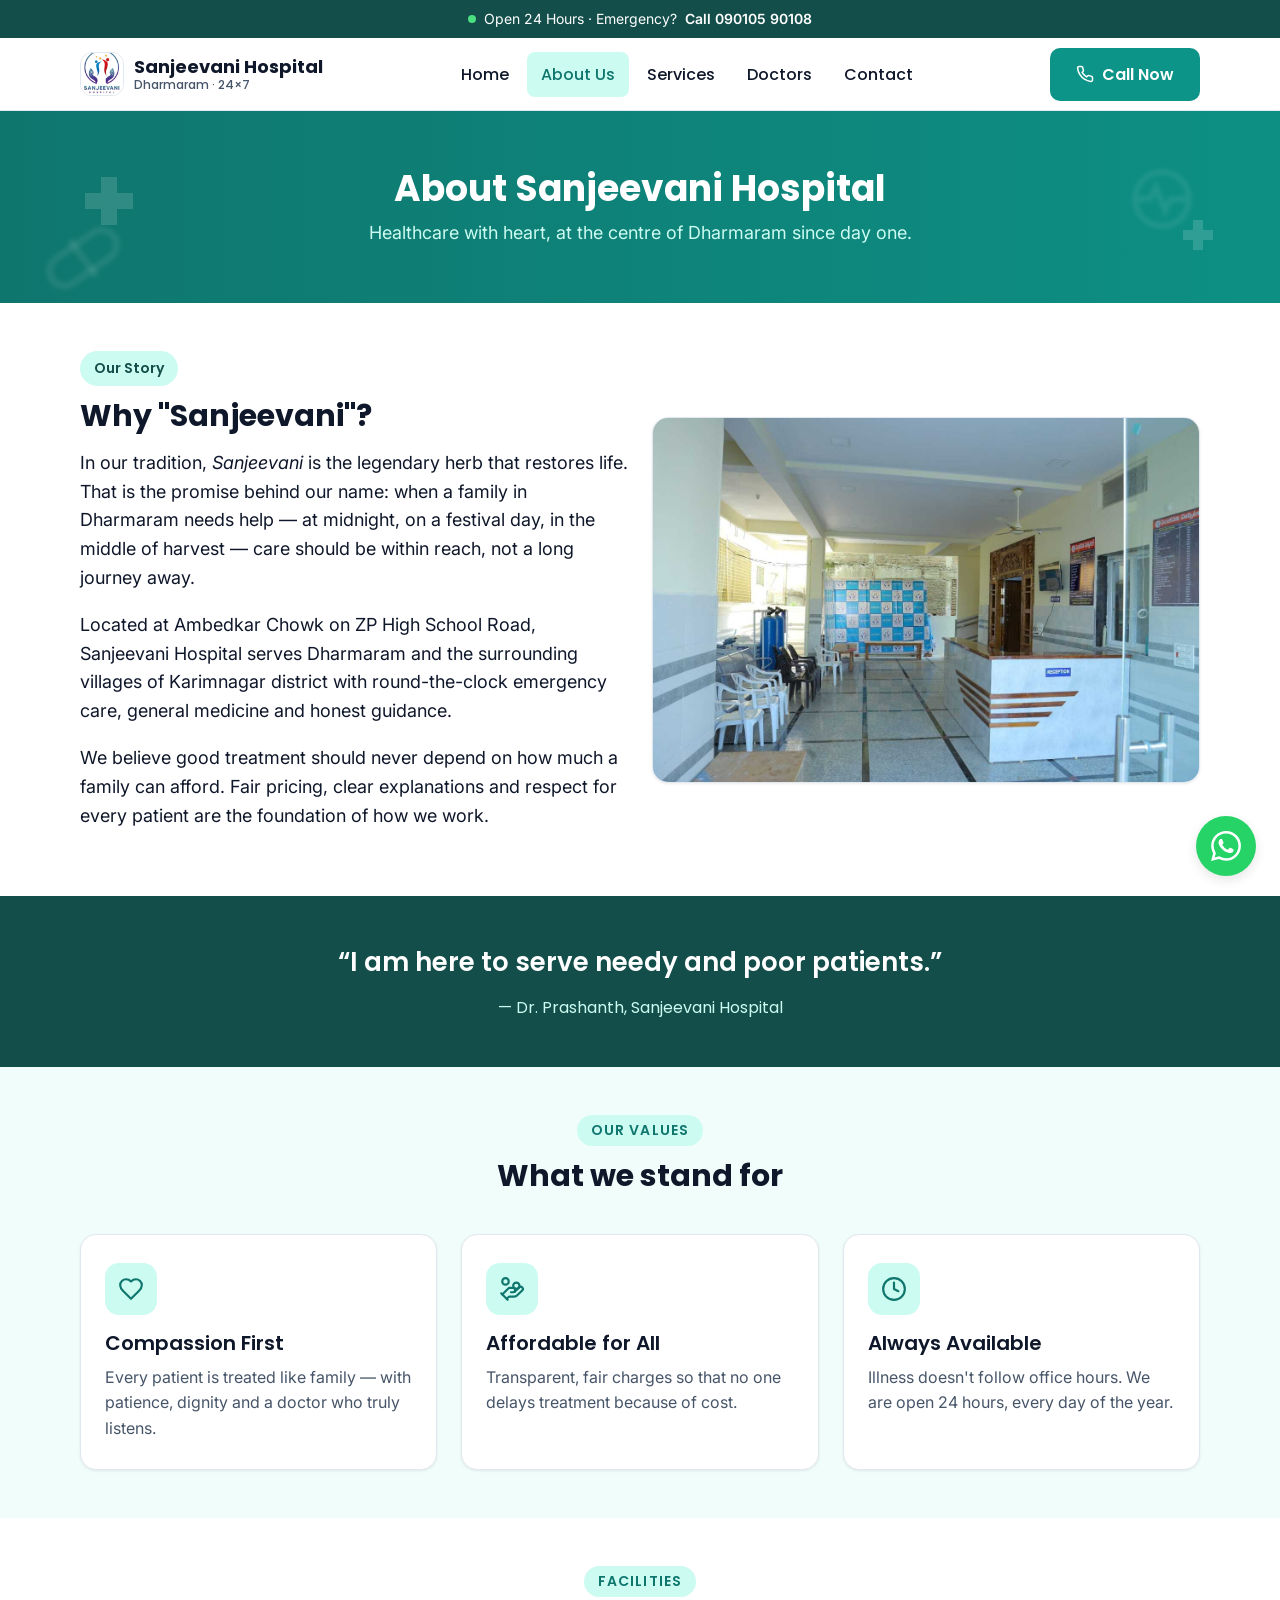
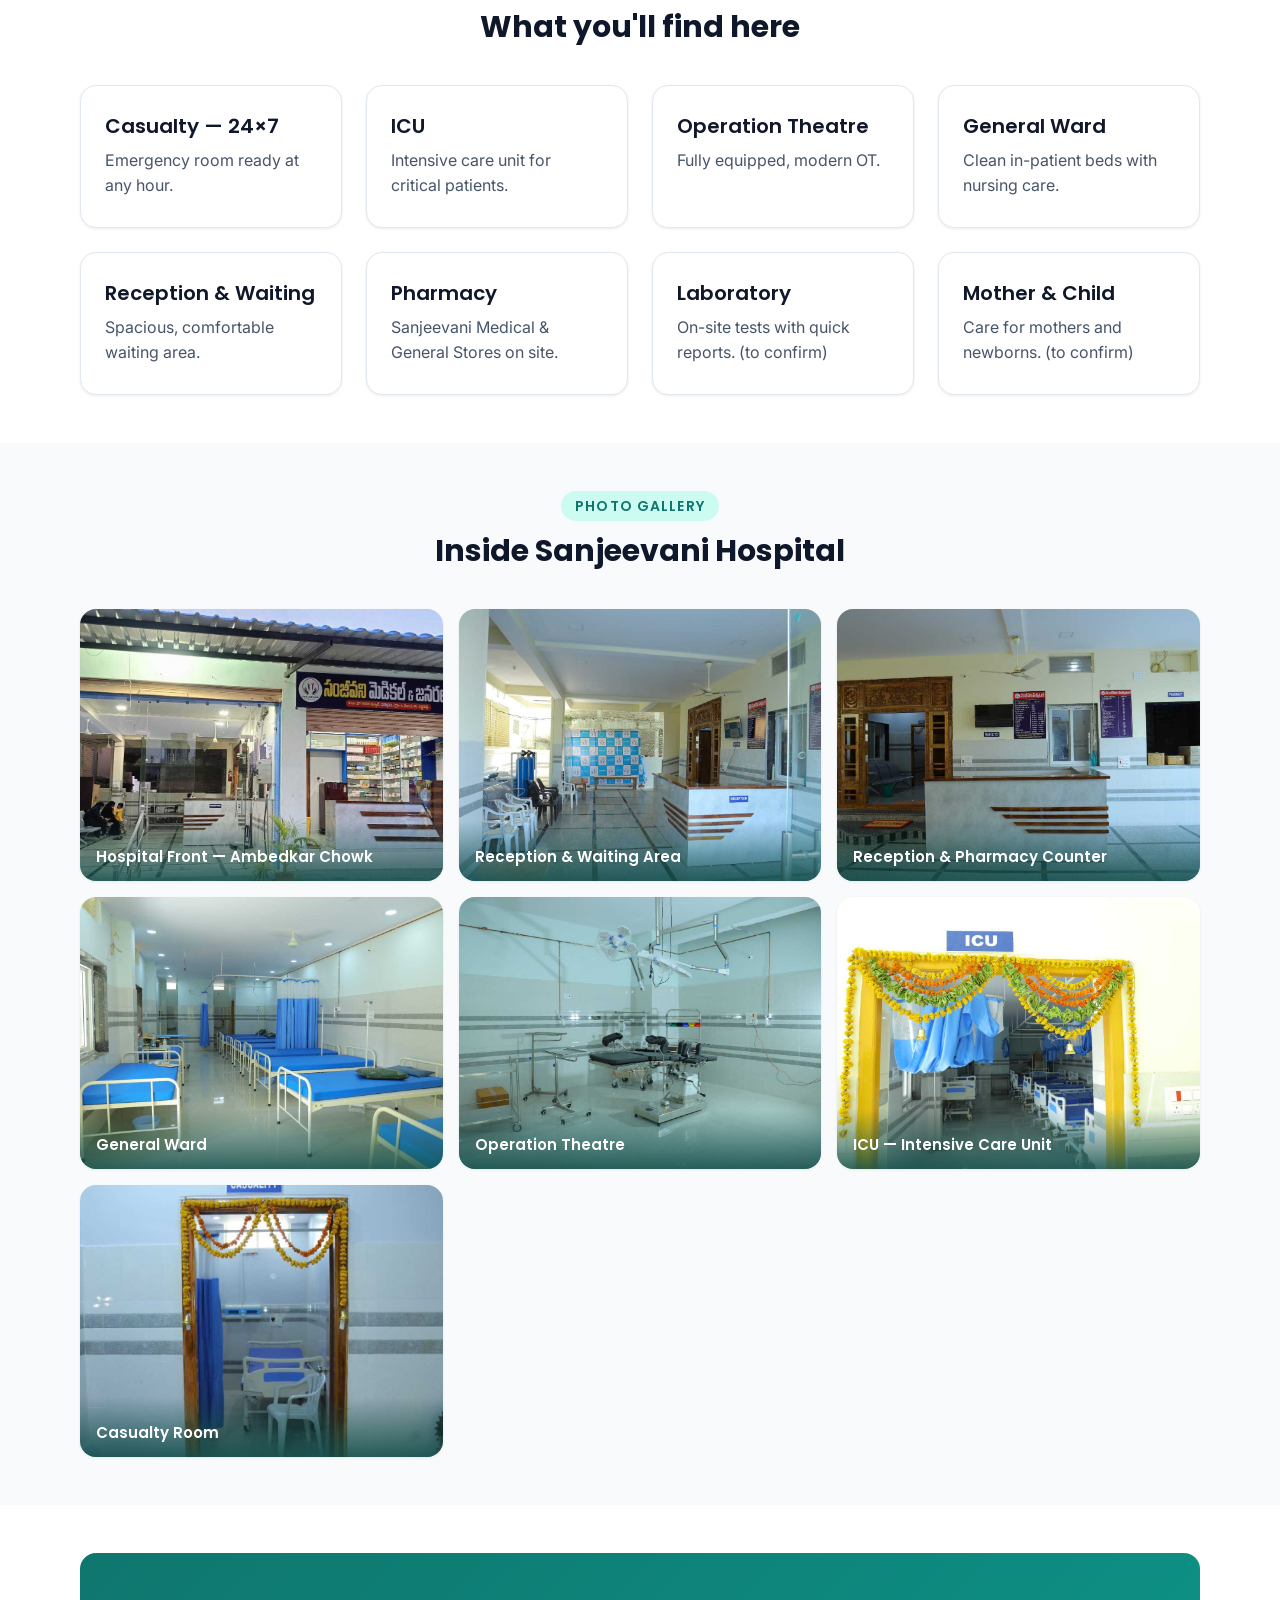
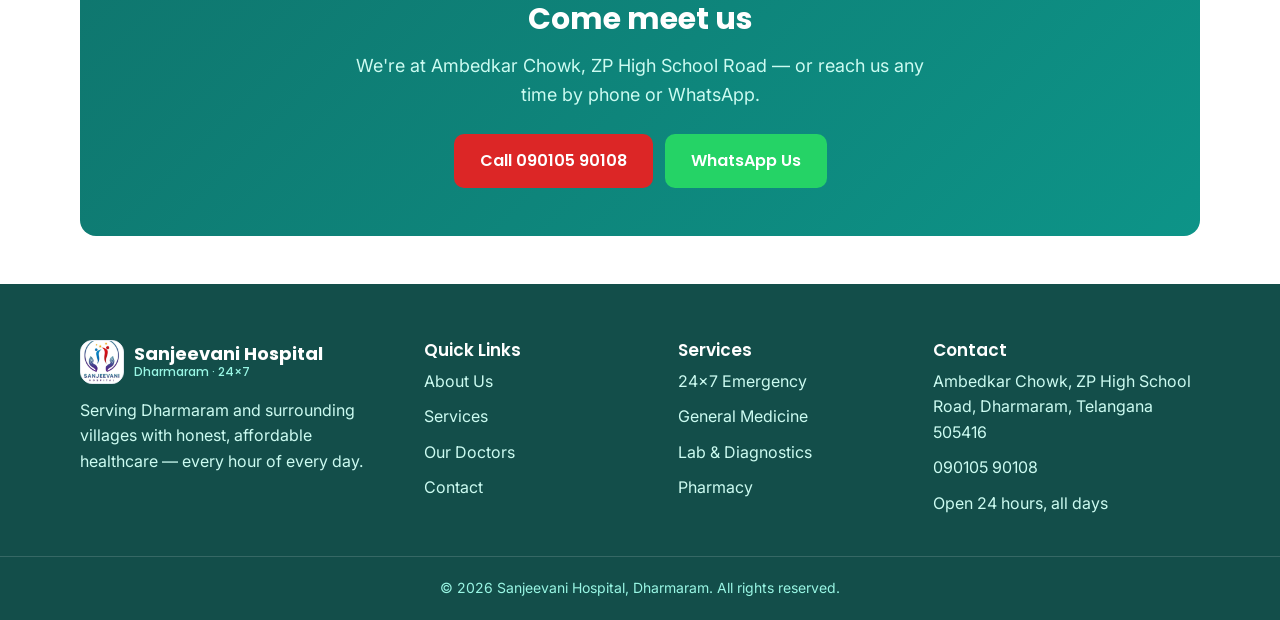
==== about.html @ 67eabcea "Initial commit of Sanjeevani Hospital website" ====
<!DOCTYPE html>
<html lang="en">
<head>
  <meta charset="UTF-8">
  <meta name="viewport" content="width=device-width, initial-scale=1">
  <title>About Us — Sanjeevani Hospital, Dharmaram | Serving Needy &amp; Poor Patients</title>
  <meta name="description" content="Learn about Sanjeevani Hospital, Dharmaram — founded by Dr. Prashanth to serve needy and poor patients with honest, affordable, 24×7 healthcare in Karimnagar district.">
  <meta name="robots" content="index, follow">
  <link rel="canonical" href="https://www.sanjeevanihospital.in/about.html">
  <meta property="og:type" content="website">
  <meta property="og:site_name" content="Sanjeevani Hospital">
  <meta property="og:title" content="About Sanjeevani Hospital, Dharmaram">
  <meta property="og:description" content="Founded to serve needy and poor patients with honest, affordable, 24×7 healthcare.">
  <meta property="og:url" content="https://www.sanjeevanihospital.in/about.html">
  <meta property="og:image" content="https://www.sanjeevanihospital.in/images/sanjeevani_5.jpg">
  <meta property="og:locale" content="en_IN">
  <link rel="icon" href="data:image/svg+xml,%3Csvg xmlns='http://www.w3.org/2000/svg' viewBox='0 0 32 32'%3E%3Crect width='32' height='32' rx='8' fill='%230D9488'/%3E%3Cpath d='M16 8v16M8 16h16' stroke='white' stroke-width='4' stroke-linecap='round'/%3E%3C/svg%3E">
  <link rel="preconnect" href="https://fonts.googleapis.com">
  <link rel="preconnect" href="https://fonts.gstatic.com" crossorigin>
  <link href="https://fonts.googleapis.com/css2?family=Poppins:wght@600;700&family=Inter:wght@400;500;600&family=Noto+Sans+Telugu:wght@400;600&display=swap" rel="stylesheet">
  <link rel="stylesheet" href="css/style.css">
  <script type="application/ld+json">
  {
    "@context": "https://schema.org",
    "@type": "BreadcrumbList",
    "itemListElement": [
      { "@type": "ListItem", "position": 1, "name": "Home", "item": "https://www.sanjeevanihospital.in/" },
      { "@type": "ListItem", "position": 2, "name": "About Us", "item": "https://www.sanjeevanihospital.in/about.html" }
    ]
  }
  </script>
</head>
<body>
  <a class="skip-link" href="#main">Skip to main content</a>

  <div class="emergency-strip">
    <div class="container">
      <span class="dot" aria-hidden="true"></span>
      <span>Open 24 Hours &middot; Emergency?</span>
      <a href="tel:+919010590108">Call 090105 90108</a>
    </div>
  </div>

  <header class="header">
    <div class="container header__inner">
      <a class="brand" href="index.html" aria-label="Sanjeevani Hospital — Home">
        <span class="brand__mark" aria-hidden="true">
          <img src="images/sanjeevani%20logo.jpg" alt="" width="44" height="44">
        </span>
        <span class="brand__name">Sanjeevani Hospital<small>Dharmaram &middot; 24×7</small></span>
      </a>
      <nav class="nav" id="site-nav" aria-label="Main navigation">
        <a href="index.html">Home</a>
        <a href="about.html" aria-current="page">About Us</a>
        <a href="services.html">Services</a>
        <a href="doctors.html">Doctors</a>
        <a href="contact.html">Contact</a>
      </nav>
      <a class="btn btn--primary header__cta" href="tel:+919010590108">
        <svg width="18" height="18" viewBox="0 0 24 24" fill="none" stroke="currentColor" stroke-width="2" stroke-linecap="round" stroke-linejoin="round" aria-hidden="true"><path d="M22 16.92v3a2 2 0 0 1-2.18 2 19.79 19.79 0 0 1-8.63-3.07 19.5 19.5 0 0 1-6-6 19.79 19.79 0 0 1-3.07-8.67A2 2 0 0 1 4.11 2h3a2 2 0 0 1 2 1.72c.127.96.361 1.903.7 2.81a2 2 0 0 1-.45 2.11L8.09 9.91a16 16 0 0 0 6 6l1.27-1.27a2 2 0 0 1 2.11-.45c.907.339 1.85.573 2.81.7A2 2 0 0 1 22 16.92z"/></svg>
        Call Now
      </a>
      <button class="nav-toggle" aria-expanded="false" aria-controls="site-nav" aria-label="Open menu">
        <svg width="26" height="26" viewBox="0 0 24 24" fill="none" stroke="currentColor" stroke-width="2" stroke-linecap="round" aria-hidden="true"><path d="M4 6h16M4 12h16M4 18h16"/></svg>
      </button>
    </div>
  </header>

  <main id="main">
    <section class="page-hero">
      <div class="container">
        <h1>About Sanjeevani Hospital</h1>
        <p>Healthcare with heart, at the centre of Dharmaram since day one.</p>
      </div>
    </section>

    <section class="section">
      <div class="container">
        <div class="grid grid--2" style="align-items:center;">
          <div>
            <span class="badge badge--tint">Our Story</span>
            <h2 style="margin-top:12px;">Why "Sanjeevani"?</h2>
            <p>In our tradition, <em>Sanjeevani</em> is the legendary herb that restores life. That is the promise behind our name: when a family in Dharmaram needs help — at midnight, on a festival day, in the middle of harvest — care should be within reach, not a long journey away.</p>
            <p>Located at Ambedkar Chowk on ZP High School Road, Sanjeevani Hospital serves Dharmaram and the surrounding villages of Karimnagar district with round-the-clock emergency care, general medicine and honest guidance.</p>
            <p>We believe good treatment should never depend on how much a family can afford. Fair pricing, clear explanations and respect for every patient are the foundation of how we work.</p>
            <!-- Demo copy — refine with the hospital's real founding story, year established, milestones -->
          </div>
          <div class="card reveal" style="padding:0;overflow:hidden;">
            <img src="images/sanjeevani_1.jpg" alt="Reception and waiting area of Sanjeevani Hospital, Dharmaram" width="1280" height="853" style="display:block;width:100%;height:auto;">
          </div>
        </div>
      </div>
    </section>

    <section class="section mission">
      <div class="container">
        <blockquote>
          &ldquo;I am here to serve needy and poor patients.&rdquo;
          <cite>— Dr. Prashanth, Sanjeevani Hospital</cite>
        </blockquote>
      </div>
    </section>

    <section class="section section--alt">
      <div class="container">
        <div class="section-head">
          <span class="kicker">Our Values</span>
          <h2>What we stand for</h2>
        </div>
        <div class="grid grid--3">
          <div class="card reveal">
            <div class="card__icon">
              <svg width="26" height="26" viewBox="0 0 24 24" fill="none" stroke="currentColor" stroke-width="2" stroke-linecap="round" stroke-linejoin="round" aria-hidden="true"><path d="M19 14c1.49-1.46 3-3.21 3-5.5A5.5 5.5 0 0 0 16.5 3c-1.76 0-3 .5-4.5 2-1.5-1.5-2.74-2-4.5-2A5.5 5.5 0 0 0 2 8.5c0 2.3 1.5 4.05 3 5.5l7 7Z"/></svg>
            </div>
            <h3>Compassion First</h3>
            <p>Every patient is treated like family — with patience, dignity and a doctor who truly listens.</p>
          </div>
          <div class="card reveal">
            <div class="card__icon">
              <svg width="26" height="26" viewBox="0 0 24 24" fill="none" stroke="currentColor" stroke-width="2" stroke-linecap="round" stroke-linejoin="round" aria-hidden="true"><path d="M11 15h2a2 2 0 1 0 0-4h-3c-.6 0-1.1.2-1.4.6L3 17"/><path d="m7 21 1.6-1.4c.3-.4.8-.6 1.4-.6h4c1.1 0 2.1-.4 2.8-1.2l4.6-4.4a2 2 0 0 0-2.75-2.91l-4.2 3.9"/><path d="m2 16 6 6"/><circle cx="16" cy="9" r="2.9"/><circle cx="6" cy="5" r="3"/></svg>
            </div>
            <h3>Affordable for All</h3>
            <p>Transparent, fair charges so that no one delays treatment because of cost.</p>
          </div>
          <div class="card reveal">
            <div class="card__icon">
              <svg width="26" height="26" viewBox="0 0 24 24" fill="none" stroke="currentColor" stroke-width="2" stroke-linecap="round" stroke-linejoin="round" aria-hidden="true"><circle cx="12" cy="12" r="10"/><path d="M12 6v6l4 2"/></svg>
            </div>
            <h3>Always Available</h3>
            <p>Illness doesn't follow office hours. We are open 24 hours, every day of the year.</p>
          </div>
        </div>
      </div>
    </section>

    <section class="section">
      <div class="container">
        <div class="section-head">
          <span class="kicker">Facilities</span>
          <h2>What you'll find here</h2>
        </div>
        <div class="grid grid--4">
          <div class="card reveal"><h3>Casualty — 24×7</h3><p>Emergency room ready at any hour.</p></div>
          <div class="card reveal"><h3>ICU</h3><p>Intensive care unit for critical patients.</p></div>
          <div class="card reveal"><h3>Operation Theatre</h3><p>Fully equipped, modern OT.</p></div>
          <div class="card reveal"><h3>General Ward</h3><p>Clean in-patient beds with nursing care.</p></div>
          <div class="card reveal"><h3>Reception &amp; Waiting</h3><p>Spacious, comfortable waiting area.</p></div>
          <div class="card reveal"><h3>Pharmacy</h3><p>Sanjeevani Medical &amp; General Stores on site.</p></div>
          <div class="card reveal"><h3>Laboratory</h3><p>On-site tests with quick reports. (to confirm)</p></div>
          <div class="card reveal"><h3>Mother &amp; Child</h3><p>Care for mothers and newborns. (to confirm)</p></div>
        </div>
      </div>
    </section>

    <section class="section section--muted" id="gallery">
      <div class="container">
        <div class="section-head">
          <span class="kicker">Photo Gallery</span>
          <h2>Inside Sanjeevani Hospital</h2>
        </div>
        <div class="gallery-grid">
          <figure class="reveal">
            <img src="images/sanjeevani_5.jpg" alt="Front view of Sanjeevani Hospital with reception and medical store, Ambedkar Chowk" width="1600" height="713" loading="lazy">
            <figcaption>Hospital Front — Ambedkar Chowk</figcaption>
          </figure>
          <figure class="reveal">
            <img src="images/sanjeevani_1.jpg" alt="Reception and waiting area with seating" width="1280" height="853" loading="lazy">
            <figcaption>Reception &amp; Waiting Area</figcaption>
          </figure>
          <figure class="reveal">
            <img src="images/sanjeevani_6.jpg" alt="Reception desk with pharmacy counter" width="1280" height="853" loading="lazy">
            <figcaption>Reception &amp; Pharmacy Counter</figcaption>
          </figure>
          <figure class="reveal">
            <img src="images/sanjeevani_2.jpg" alt="General ward with clean hospital beds" width="1280" height="853" loading="lazy">
            <figcaption>General Ward</figcaption>
          </figure>
          <figure class="reveal">
            <img src="images/sanjeevani_3.jpg" alt="Operation theatre with surgical lights and operating table" width="1280" height="853" loading="lazy">
            <figcaption>Operation Theatre</figcaption>
          </figure>
          <figure class="reveal">
            <img src="images/sanjeevani_4.jpg" alt="ICU entrance decorated with garlands, intensive care beds inside" width="1280" height="853" loading="lazy">
            <figcaption>ICU — Intensive Care Unit</figcaption>
          </figure>
          <figure class="reveal">
            <img src="images/sanjeevani_7.jpg" alt="Casualty room entrance with emergency bed" width="853" height="1280" loading="lazy">
            <figcaption>Casualty Room</figcaption>
          </figure>
        </div>
      </div>
    </section>

    <section class="section">
      <div class="container">
        <div class="cta-block reveal">
          <h2>Come meet us</h2>
          <p>We're at Ambedkar Chowk, ZP High School Road — or reach us any time by phone or WhatsApp.</p>
          <div class="hero__actions">
            <a class="btn btn--emergency" href="tel:+919010590108">Call 090105 90108</a>
            <a class="btn btn--whatsapp" href="https://wa.me/919010590108?text=Namaste%2C%20I%20want%20to%20book%20an%20appointment%20at%20Sanjeevani%20Hospital." target="_blank" rel="noopener">WhatsApp Us</a>
          </div>
        </div>
      </div>
    </section>
  </main>

  <footer class="footer">
    <div class="container footer__grid">
      <div>
        <a class="brand" href="index.html" style="margin-bottom:14px;">
          <span class="brand__mark" aria-hidden="true">
            <img src="images/sanjeevani%20logo.jpg" alt="" width="44" height="44">
          </span>
          <span class="brand__name">Sanjeevani Hospital<small>Dharmaram &middot; 24×7</small></span>
        </a>
        <p style="margin-top:14px;">Serving Dharmaram and surrounding villages with honest, affordable healthcare — every hour of every day.</p>
      </div>
      <div>
        <h3>Quick Links</h3>
        <ul>
          <li><a href="about.html">About Us</a></li>
          <li><a href="services.html">Services</a></li>
          <li><a href="doctors.html">Our Doctors</a></li>
          <li><a href="contact.html">Contact</a></li>
        </ul>
      </div>
      <div>
        <h3>Services</h3>
        <ul>
          <li><a href="services.html">24×7 Emergency</a></li>
          <li><a href="services.html">General Medicine</a></li>
          <li><a href="services.html">Lab &amp; Diagnostics</a></li>
          <li><a href="services.html">Pharmacy</a></li>
        </ul>
      </div>
      <div>
        <h3>Contact</h3>
        <ul>
          <li>Ambedkar Chowk, ZP High School Road, Dharmaram, Telangana 505416</li>
          <li><a href="tel:+919010590108">090105 90108</a></li>
          <li>Open 24 hours, all days</li>
        </ul>
      </div>
    </div>
    <div class="footer__bottom">
      <div class="container">&copy; 2026 Sanjeevani Hospital, Dharmaram. All rights reserved.</div>
    </div>
  </footer>

  <a class="float-wa" href="https://wa.me/919010590108?text=Namaste%2C%20I%20want%20to%20book%20an%20appointment%20at%20Sanjeevani%20Hospital." target="_blank" rel="noopener" aria-label="Chat on WhatsApp">
    <svg width="30" height="30" viewBox="0 0 24 24" fill="currentColor" aria-hidden="true"><path d="M17.472 14.382c-.297-.149-1.758-.867-2.03-.967-.273-.099-.471-.148-.67.15-.197.297-.767.966-.94 1.164-.173.199-.347.223-.644.075-.297-.15-1.255-.463-2.39-1.475-.883-.788-1.48-1.761-1.653-2.059-.173-.297-.018-.458.13-.606.134-.133.297-.347.446-.52.149-.174.198-.298.298-.497.099-.198.05-.371-.025-.52-.075-.149-.669-1.612-.916-2.207-.242-.579-.487-.5-.669-.51-.173-.008-.371-.01-.57-.01-.198 0-.52.074-.792.372-.272.297-1.04 1.016-1.04 2.479 0 1.462 1.065 2.875 1.213 3.074.149.198 2.096 3.2 5.077 4.487.709.306 1.262.489 1.694.625.712.227 1.36.195 1.871.118.571-.085 1.758-.719 2.006-1.413.248-.694.248-1.289.173-1.413-.074-.124-.272-.198-.57-.347m-5.421 7.403h-.004a9.87 9.87 0 01-5.031-1.378l-.361-.214-3.741.982.998-3.648-.235-.374a9.86 9.86 0 01-1.51-5.26c.001-5.45 4.436-9.884 9.888-9.884 2.64 0 5.122 1.03 6.988 2.898a9.825 9.825 0 012.893 6.994c-.003 5.45-4.437 9.884-9.885 9.884m8.413-18.297A11.815 11.815 0 0012.05 0C5.495 0 .16 5.335.157 11.892c0 2.096.547 4.142 1.588 5.945L.057 24l6.305-1.654a11.882 11.882 0 005.683 1.448h.005c6.554 0 11.89-5.335 11.893-11.893a11.821 11.821 0 00-3.48-8.413z"/></svg>
  </a>

  <nav class="action-bar" aria-label="Quick actions">
    <a class="ab-call" href="tel:+919010590108">
      <svg width="22" height="22" viewBox="0 0 24 24" fill="none" stroke="currentColor" stroke-width="2" stroke-linecap="round" stroke-linejoin="round" aria-hidden="true"><path d="M22 16.92v3a2 2 0 0 1-2.18 2 19.79 19.79 0 0 1-8.63-3.07 19.5 19.5 0 0 1-6-6 19.79 19.79 0 0 1-3.07-8.67A2 2 0 0 1 4.11 2h3a2 2 0 0 1 2 1.72c.127.96.361 1.903.7 2.81a2 2 0 0 1-.45 2.11L8.09 9.91a16 16 0 0 0 6 6l1.27-1.27a2 2 0 0 1 2.11-.45c.907.339 1.85.573 2.81.7A2 2 0 0 1 22 16.92z"/></svg>
      Call
    </a>
    <a class="ab-wa" href="https://wa.me/919010590108?text=Namaste%2C%20I%20want%20to%20book%20an%20appointment%20at%20Sanjeevani%20Hospital." target="_blank" rel="noopener">
      <svg width="22" height="22" viewBox="0 0 24 24" fill="currentColor" aria-hidden="true"><path d="M17.472 14.382c-.297-.149-1.758-.867-2.03-.967-.273-.099-.471-.148-.67.15-.197.297-.767.966-.94 1.164-.173.199-.347.223-.644.075-.297-.15-1.255-.463-2.39-1.475-.883-.788-1.48-1.761-1.653-2.059-.173-.297-.018-.458.13-.606.134-.133.297-.347.446-.52.149-.174.198-.298.298-.497.099-.198.05-.371-.025-.52-.075-.149-.669-1.612-.916-2.207-.242-.579-.487-.5-.669-.51-.173-.008-.371-.01-.57-.01-.198 0-.52.074-.792.372-.272.297-1.04 1.016-1.04 2.479 0 1.462 1.065 2.875 1.213 3.074.149.198 2.096 3.2 5.077 4.487.709.306 1.262.489 1.694.625.712.227 1.36.195 1.871.118.571-.085 1.758-.719 2.006-1.413.248-.694.248-1.289.173-1.413-.074-.124-.272-.198-.57-.347m-5.421 7.403h-.004a9.87 9.87 0 01-5.031-1.378l-.361-.214-3.741.982.998-3.648-.235-.374a9.86 9.86 0 01-1.51-5.26c.001-5.45 4.436-9.884 9.888-9.884 2.64 0 5.122 1.03 6.988 2.898a9.825 9.825 0 012.893 6.994c-.003 5.45-4.437 9.884-9.885 9.884m8.413-18.297A11.815 11.815 0 0012.05 0C5.495 0 .16 5.335.157 11.892c0 2.096.547 4.142 1.588 5.945L.057 24l6.305-1.654a11.882 11.882 0 005.683 1.448h.005c6.554 0 11.89-5.335 11.893-11.893a11.821 11.821 0 00-3.48-8.413z"/></svg>
      WhatsApp
    </a>
    <a class="ab-dir" href="https://www.google.com/maps/dir/?api=1&destination=Sanjeevani+Hospital+Dharmaram+Telangana+505416" target="_blank" rel="noopener">
      <svg width="22" height="22" viewBox="0 0 24 24" fill="none" stroke="currentColor" stroke-width="2" stroke-linecap="round" stroke-linejoin="round" aria-hidden="true"><path d="M20 10c0 6-8 12-8 12s-8-6-8-12a8 8 0 0 1 16 0Z"/><circle cx="12" cy="10" r="3"/></svg>
      Directions
    </a>
  </nav>

  <script src="js/main.js" defer></script>
</body>
</html>
---- css/style.css ----
/* ==========================================================================
   Sanjeevani Hospital — Design System v1 (see design-system/MASTER.md)
   ========================================================================== */

:root {
  --primary: #0D9488;
  --primary-dark: #0F766E;
  --primary-deep: #134E4A;
  --primary-light: #CCFBF1;
  --surface: #FFFFFF;
  --surface-alt: #F0FDFA;
  --surface-muted: #F8FAFC;
  --text: #0F172A;
  --text-muted: #475569;
  --emergency: #DC2626;
  --emergency-tint: #FEF2F2;
  --whatsapp: #25D366;
  --whatsapp-dark: #1DA851;
  --border: #E2E8F0;
  --amber: #F59E0B;

  --font-head: 'Poppins', 'Noto Sans Telugu', sans-serif;
  --font-body: 'Inter', 'Noto Sans Telugu', sans-serif;

  --radius-card: 16px;
  --radius-btn: 10px;
  --shadow-sm: 0 1px 3px rgb(0 0 0 / .08);
  --shadow-md: 0 4px 12px rgb(0 0 0 / .10);
  --container: 1152px;
}

*, *::before, *::after { box-sizing: border-box; }

html { scroll-behavior: smooth; }

body {
  margin: 0;
  font-family: var(--font-body);
  font-size: 18px;
  line-height: 1.6;
  color: var(--text);
  background: var(--surface);
  -webkit-font-smoothing: antialiased;
}

img { max-width: 100%; height: auto; display: block; }

h1, h2, h3, h4 {
  font-family: var(--font-head);
  line-height: 1.2;
  margin: 0 0 .5em;
  color: var(--text);
}
h1 { font-size: 36px; font-weight: 700; }
h2 { font-size: 30px; font-weight: 700; }
h3 { font-size: 20px; font-weight: 600; }
p  { margin: 0 0 1em; }
a  { color: var(--primary-dark); }

.skip-link {
  position: absolute; left: -9999px; top: 0;
  background: var(--primary-dark); color: #fff;
  padding: 12px 20px; z-index: 200; border-radius: 0 0 8px 0;
}
.skip-link:focus { left: 0; }

:focus-visible { outline: 2px solid var(--primary); outline-offset: 2px; }

.container { max-width: var(--container); margin: 0 auto; padding: 0 16px; }

.section { padding: 48px 0; }
.section--alt { background: var(--surface-alt); }
.section--muted { background: var(--surface-muted); }

.section-head { text-align: center; max-width: 640px; margin: 0 auto 40px; }
.section-head .kicker {
  display: inline-block; font-family: var(--font-head); font-weight: 600;
  font-size: 14px; letter-spacing: .08em; text-transform: uppercase;
  color: var(--primary-dark); background: var(--primary-light);
  padding: 4px 14px; border-radius: 999px; margin-bottom: 12px;
}
.section-head p { color: var(--text-muted); margin-bottom: 0; }

/* ---------- Buttons ---------- */
.btn {
  display: inline-flex; align-items: center; justify-content: center; gap: 8px;
  min-height: 48px; padding: 12px 24px;
  font-family: var(--font-head); font-weight: 600; font-size: 16px;
  border-radius: var(--radius-btn); border: 2px solid transparent;
  text-decoration: none; cursor: pointer;
  transition: background-color 200ms ease-out, color 200ms ease-out, transform 150ms ease-out, box-shadow 150ms ease-out;
}
.btn svg { flex: none; }
.btn:hover { transform: translateY(-1px); box-shadow: var(--shadow-md); }
.btn:active { transform: translateY(0); }

.btn--primary { background: var(--primary); color: #fff; }
.btn--primary:hover { background: var(--primary-dark); }
.btn--whatsapp { background: var(--whatsapp); color: #fff; }
.btn--whatsapp:hover { background: var(--whatsapp-dark); }
.btn--outline { background: transparent; color: #fff; border-color: rgb(255 255 255 / .7); }
.btn--outline:hover { background: rgb(255 255 255 / .12); }
.btn--emergency { background: var(--emergency); color: #fff; }
.btn--emergency:hover { background: #B91C1C; }

/* ---------- Header ---------- */
.header {
  position: sticky; top: 0; z-index: 10;
  background: var(--surface);
  border-bottom: 1px solid var(--border);
}
.header__inner {
  display: flex; align-items: center; justify-content: space-between;
  gap: 16px; min-height: 72px;
}
.brand { display: flex; align-items: center; gap: 10px; text-decoration: none; }
.brand__mark {
  width: 44px; height: 44px; flex: none; border-radius: 12px;
  background: #fff; color: #fff;
  border: 1px solid var(--border);
  display: flex; align-items: center; justify-content: center;
  overflow: hidden;
}
.brand__mark img { width: 100%; height: 100%; object-fit: cover; transform: scale(1.15); }
.brand__name {
  font-family: var(--font-head); font-weight: 700; font-size: 18px;
  color: var(--text); line-height: 1.15;
}
.brand__name small {
  display: block; font-weight: 500; font-size: 12px; color: var(--text-muted);
}

.nav { display: flex; align-items: center; gap: 4px; }
.nav a {
  font-family: var(--font-head); font-weight: 500; font-size: 16px;
  color: var(--text); text-decoration: none;
  padding: 10px 14px; border-radius: 8px;
  transition: background-color 150ms ease-out, color 150ms ease-out;
}
.nav a:hover { background: var(--surface-alt); color: var(--primary-dark); }
.nav a[aria-current="page"] { color: var(--primary-dark); background: var(--primary-light); }

.header__cta { display: inline-flex; }

.nav-toggle {
  display: none; background: none; border: none; cursor: pointer;
  width: 48px; height: 48px; align-items: center; justify-content: center;
  border-radius: 8px; color: var(--text);
}
.nav-toggle:hover { background: var(--surface-alt); }

/* ---------- Emergency strip ---------- */
.emergency-strip {
  background: var(--primary-deep); color: #fff;
  font-size: 14px; padding: 8px 0;
}
.emergency-strip .container {
  display: flex; align-items: center; justify-content: center;
  gap: 8px; flex-wrap: wrap; text-align: center;
}
.emergency-strip a { color: #fff; font-weight: 600; text-decoration: none; }
.emergency-strip a:hover { text-decoration: underline; }
.emergency-strip .dot {
  width: 8px; height: 8px; border-radius: 50%; background: #4ADE80;
  display: inline-block; flex: none;
}

/* ---------- Hero ---------- */
.hero {
  position: relative; color: #fff;
  background:
    linear-gradient(to right, rgb(15 118 110 / .96), rgb(13 148 136 / .82)),
    radial-gradient(1200px 500px at 85% 20%, rgb(204 251 241 / .25), transparent 60%),
    var(--primary-dark);
  overflow: hidden;
}
.hero__inner {
  display: grid; grid-template-columns: 1.1fr .9fr; gap: 48px;
  align-items: center; padding: 72px 0;
}
.hero h1 { color: #fff; font-size: 44px; margin-bottom: 16px; }
.hero h1 .telugu { display: block; font-size: 22px; font-weight: 600; opacity: .95; margin-top: 8px; }
.hero p.lead { font-size: 19px; color: rgb(240 253 250 / .95); max-width: 46ch; }

.hero__badges { display: flex; gap: 10px; flex-wrap: wrap; margin-bottom: 20px; }
.badge {
  display: inline-flex; align-items: center; gap: 6px;
  font-family: var(--font-head); font-weight: 600; font-size: 14px;
  padding: 6px 14px; border-radius: 999px;
}
.badge--emergency { background: var(--emergency); color: #fff; }
.badge--glassy { background: rgb(255 255 255 / .16); color: #fff; border: 1px solid rgb(255 255 255 / .3); }
.badge--tint { background: var(--primary-light); color: var(--primary-deep); }

.hero__actions { display: flex; gap: 12px; flex-wrap: wrap; margin-top: 8px; }

.hero__card {
  background: rgb(255 255 255 / .10);
  border: 1px solid rgb(255 255 255 / .25);
  border-radius: var(--radius-card);
  padding: 24px;
}
.hero__photo {
  border-radius: 12px; overflow: hidden; margin-bottom: 20px;
  aspect-ratio: 4 / 3; position: relative;
}
.hero__stats { display: grid; grid-template-columns: repeat(3, 1fr); gap: 8px; text-align: center; }
.hero__stats div { padding: 8px 4px; }
.hero__stats strong { display: block; font-family: var(--font-head); font-size: 24px; }
.hero__stats span { font-size: 13px; color: rgb(240 253 250 / .85); }

.hero__photo img { width: 100%; height: 100%; object-fit: cover; }

/* ---------- Gallery ---------- */
.gallery-grid { display: grid; grid-template-columns: repeat(3, 1fr); gap: 16px; }
.gallery-grid figure {
  margin: 0; position: relative; border-radius: var(--radius-card);
  overflow: hidden; box-shadow: var(--shadow-sm); background: var(--surface-alt);
}
.gallery-grid img {
  width: 100%; height: 100%; aspect-ratio: 4 / 3; object-fit: cover; display: block;
  transition: transform 300ms ease-out;
}
.gallery-grid figure:hover img { transform: scale(1.04); }
.gallery-grid figcaption {
  position: absolute; left: 0; right: 0; bottom: 0;
  padding: 24px 16px 12px;
  background: linear-gradient(to top, rgb(19 78 74 / .85), transparent);
  color: #fff; font-family: var(--font-head); font-weight: 600; font-size: 15px;
}
.gallery-grid .tall img { aspect-ratio: 3 / 4; }
@media (max-width: 767px) { .gallery-grid { grid-template-columns: 1fr 1fr; gap: 12px; } }
@media (max-width: 479px) { .gallery-grid { grid-template-columns: 1fr; } .gallery-grid .tall img { aspect-ratio: 4 / 3; } }

/* Placeholder used wherever a real photo is pending (see assets/images/README.md) */
.ph {
  width: 100%; height: 100%;
  display: flex; flex-direction: column; align-items: center; justify-content: center; gap: 8px;
  background: linear-gradient(135deg, var(--primary-light), #99F6E4 60%, #5EEAD4);
  color: var(--primary-deep);
  font-family: var(--font-head); font-weight: 600; font-size: 14px; text-align: center;
  padding: 16px;
}
.ph svg { opacity: .8; }

/* ---------- Cards / grids ---------- */
.grid { display: grid; gap: 24px; }
.grid--3 { grid-template-columns: repeat(3, 1fr); }
.grid--4 { grid-template-columns: repeat(4, 1fr); }
.grid--2 { grid-template-columns: repeat(2, 1fr); }

.card {
  background: var(--surface);
  border: 1px solid var(--border);
  border-radius: var(--radius-card);
  box-shadow: var(--shadow-sm);
  padding: 28px 24px;
  transition: transform 150ms ease-out, box-shadow 150ms ease-out;
}
.card:hover { transform: translateY(-2px); box-shadow: var(--shadow-md); }
.card__icon {
  width: 52px; height: 52px; border-radius: 14px;
  background: var(--primary-light); color: var(--primary-dark);
  display: flex; align-items: center; justify-content: center;
  margin-bottom: 16px;
}
.card p { color: var(--text-muted); font-size: 16px; margin-bottom: 0; }
.card--emergency .card__icon { background: var(--emergency-tint); color: var(--emergency); }

/* ---------- Doctors ---------- */
.doctor-card { text-align: center; padding: 0; overflow: hidden; }
.doctor-card__photo { aspect-ratio: 1 / 1; background: var(--surface-alt); }
.doctor-card__body { padding: 20px 20px 24px; }
.doctor-card .quals { color: var(--primary-dark); font-weight: 600; font-size: 15px; margin-bottom: 4px; }
.doctor-card .meta { color: var(--text-muted); font-size: 15px; margin-bottom: 12px; }

/* ---------- Reviews ---------- */
.review-card { position: relative; }
.review-card .stars { color: var(--amber); letter-spacing: 2px; margin-bottom: 10px; font-size: 18px; }
.review-card blockquote { margin: 0 0 14px; font-size: 17px; color: var(--text); }
.review-card cite { font-style: normal; font-weight: 600; font-family: var(--font-head); font-size: 15px; }
.review-card .src { display: block; font-size: 13px; color: var(--text-muted); margin-top: 2px; }

.rating-summary {
  display: inline-flex; align-items: center; gap: 10px;
  background: var(--surface); border: 1px solid var(--border);
  border-radius: 999px; padding: 8px 20px; box-shadow: var(--shadow-sm);
  font-family: var(--font-head); font-weight: 600;
}
.rating-summary .stars { color: var(--amber); }

/* ---------- Mission band ---------- */
.mission {
  background: var(--primary-deep); color: #fff; text-align: center;
}
.mission blockquote {
  margin: 0 auto; max-width: 720px;
  font-family: var(--font-head); font-size: 26px; font-weight: 600; line-height: 1.4;
}
.mission cite { display: block; font-style: normal; font-size: 16px; font-weight: 400; margin-top: 16px; color: var(--primary-light); }

/* ---------- Info rows / contact ---------- */
.info-list { list-style: none; margin: 0; padding: 0; display: grid; gap: 16px; }
.info-list li { display: flex; gap: 14px; align-items: flex-start; }
.info-list .card__icon { width: 44px; height: 44px; margin: 0; flex: none; }
.info-list strong { font-family: var(--font-head); display: block; }
.info-list a { text-decoration: none; font-weight: 600; }
.info-list a:hover { text-decoration: underline; }
.info-list span { color: var(--text-muted); font-size: 16px; }

.map-frame {
  border: 1px solid var(--border); border-radius: var(--radius-card);
  overflow: hidden; box-shadow: var(--shadow-sm);
}
.map-frame iframe { display: block; width: 100%; height: 380px; border: 0; }

.hours-table { width: 100%; border-collapse: collapse; font-size: 16px; }
.hours-table th, .hours-table td { text-align: left; padding: 12px 14px; border-bottom: 1px solid var(--border); }
.hours-table th { font-family: var(--font-head); }
.hours-table .open-badge {
  background: var(--primary-light); color: var(--primary-deep);
  font-weight: 600; font-size: 13px; padding: 3px 10px; border-radius: 999px;
}

/* ---------- Forms ---------- */
.form-grid { display: grid; gap: 18px; }
.form-field label { display: block; font-family: var(--font-head); font-weight: 600; font-size: 15px; margin-bottom: 6px; }
.form-field .req { color: var(--emergency); }
.form-field input, .form-field select, .form-field textarea {
  width: 100%; min-height: 48px; padding: 12px 14px;
  font: inherit; font-size: 16px; color: var(--text);
  border: 1px solid var(--border); border-radius: var(--radius-btn);
  background: var(--surface);
}
.form-field textarea { min-height: 120px; resize: vertical; }
.form-field input:focus, .form-field select:focus, .form-field textarea:focus {
  outline: 2px solid var(--primary); outline-offset: 0; border-color: var(--primary);
}
.form-field .hint { font-size: 14px; color: var(--text-muted); margin-top: 4px; }
.form-note {
  background: var(--surface-alt); border: 1px solid var(--primary-light);
  border-radius: var(--radius-btn); padding: 12px 16px; font-size: 15px; color: var(--text-muted);
}

/* ---------- CTA block ---------- */
.cta-block {
  background: linear-gradient(135deg, var(--primary-dark), var(--primary));
  color: #fff; border-radius: var(--radius-card);
  padding: 48px 32px; text-align: center;
}
.cta-block h2 { color: #fff; }
.cta-block p { color: var(--primary-light); max-width: 52ch; margin: 0 auto 24px; }
.cta-block .hero__actions { justify-content: center; }

/* ---------- Footer ---------- */
.footer { background: var(--primary-deep); color: #CCFBF1; font-size: 16px; }
.footer__grid {
  display: grid; grid-template-columns: 1.4fr 1fr 1fr 1.2fr; gap: 32px;
  padding-top: 56px; padding-bottom: 40px; /* keep .container side padding intact */
}
.footer h3 { color: #fff; font-size: 17px; }
.footer a { color: #CCFBF1; text-decoration: none; }
.footer a:hover { color: #fff; text-decoration: underline; }
.footer ul { list-style: none; margin: 0; padding: 0; display: grid; gap: 10px; }
.footer .brand__name { color: #fff; }
.footer .brand__name small { color: #99F6E4; }
.footer__bottom {
  border-top: 1px solid rgb(255 255 255 / .15);
  padding: 20px 0; font-size: 14px; text-align: center; color: #99F6E4;
}

/* ---------- Floating WhatsApp (desktop) ---------- */
.float-wa {
  position: fixed; right: 24px; bottom: 24px; z-index: 40;
  width: 60px; height: 60px; border-radius: 50%;
  background: var(--whatsapp); color: #fff;
  display: flex; align-items: center; justify-content: center;
  box-shadow: var(--shadow-md);
  transition: transform 150ms ease-out, background-color 150ms ease-out;
}
.float-wa:hover { transform: scale(1.06); background: var(--whatsapp-dark); }

/* ---------- Mobile action bar ---------- */
.action-bar {
  display: none;
  position: fixed; left: 0; right: 0; bottom: 0; z-index: 40;
  background: var(--surface);
  border-top: 1px solid var(--border);
  box-shadow: 0 -2px 12px rgb(0 0 0 / .08);
  padding-bottom: env(safe-area-inset-bottom);
}
.action-bar a {
  flex: 1; display: flex; flex-direction: column; align-items: center; justify-content: center;
  gap: 2px; min-height: 60px; text-decoration: none;
  font-family: var(--font-head); font-weight: 600; font-size: 13px;
  color: var(--text);
}
.action-bar a:active { background: var(--surface-alt); }
.action-bar .ab-call { color: var(--emergency); }
.action-bar .ab-wa { color: var(--whatsapp-dark); }
.action-bar .ab-dir { color: var(--primary-dark); }

/* ---------- Hero carousel ---------- */
.hero-carousel { position: absolute; inset: 0; }
.hero-carousel__track { position: relative; width: 100%; height: 100%; }
.hero-carousel__slide {
  position: absolute; inset: 0; opacity: 0;
  transition: opacity 600ms ease-in-out;
}
.hero-carousel__slide.is-active { opacity: 1; }
.hero-carousel__slide img { width: 100%; height: 100%; object-fit: cover; }
.hero-carousel__dots {
  position: absolute; left: 0; right: 0; bottom: 10px; z-index: 2;
  display: flex; justify-content: center; gap: 8px;
}
.hero-carousel__dots button {
  width: 10px; height: 10px; border-radius: 50%; border: none; cursor: pointer;
  background: rgb(255 255 255 / .45); padding: 0;
  transition: background-color 200ms ease-out, transform 200ms ease-out;
}
.hero-carousel__dots button[aria-current="true"],
.hero-carousel__dots button.is-active { background: #fff; transform: scale(1.25); }

/* ---------- Trust stats bar ---------- */
.trust-bar { background: var(--primary-deep); color: #fff; padding: 44px 0; }
.trust-bar__grid { display: grid; grid-template-columns: repeat(4, 1fr); gap: 24px; text-align: center; }
.trust-bar__item { display: flex; flex-direction: column; align-items: center; gap: 4px; }
.trust-bar__icon {
  width: 54px; height: 54px; border-radius: 50%;
  background: rgb(255 255 255 / .1); color: #5EEAD4;
  display: flex; align-items: center; justify-content: center;
  margin-bottom: 6px;
}
.trust-bar__number { font-family: var(--font-head); font-size: 32px; font-weight: 700; line-height: 1.1; }
.trust-bar__label { font-size: 14px; color: #99F6E4; }
@media (max-width: 767px) {
  .trust-bar__grid { grid-template-columns: 1fr 1fr; gap: 28px 16px; }
  .trust-bar__number { font-size: 26px; }
}

/* ---------- Testimonial carousel ---------- */
.testimonial-carousel__track {
  display: flex; gap: 24px;
  overflow-x: auto; scroll-snap-type: x mandatory;
  padding: 4px 4px 16px;
  -webkit-overflow-scrolling: touch;
  scrollbar-width: none;
}
.testimonial-carousel__track::-webkit-scrollbar { display: none; }
.testimonial-carousel__track > .card {
  flex: 0 0 calc(33.333% - 16px);
  scroll-snap-align: start;
}
@media (max-width: 1023px) { .testimonial-carousel__track > .card { flex-basis: calc(50% - 12px); } }
@media (max-width: 767px)  { .testimonial-carousel__track > .card { flex-basis: 86%; } }
.testimonial-carousel__nav { display: flex; justify-content: center; gap: 8px; margin-top: 4px; }
.testimonial-carousel__nav button {
  width: 10px; height: 10px; border-radius: 50%; border: none; padding: 0; cursor: pointer;
  background: var(--border);
  transition: background-color 200ms ease-out, transform 200ms ease-out;
}
.testimonial-carousel__nav button.is-active { background: var(--primary); transform: scale(1.25); }

/* ---------- Professional motion pass ---------- */
@keyframes rise-in {
  from { opacity: 0; transform: translateY(22px); }
  to   { opacity: 1; transform: none; }
}
.hero__badges { animation: rise-in 550ms ease-out backwards; }
.hero h1      { animation: rise-in 550ms 90ms ease-out backwards; }
.hero p.lead  { animation: rise-in 550ms 180ms ease-out backwards; }
.hero__actions{ animation: rise-in 550ms 270ms ease-out backwards; }
.hero__card   { animation: rise-in 650ms 250ms ease-out backwards; }
.page-hero h1 { animation: rise-in 550ms ease-out backwards; }
.page-hero p  { animation: rise-in 550ms 120ms ease-out backwards; }

@keyframes pulse-emergency {
  0%   { box-shadow: 0 0 0 0 rgb(220 38 38 / .45); }
  70%  { box-shadow: 0 0 0 10px rgb(220 38 38 / 0); }
  100% { box-shadow: 0 0 0 0 rgb(220 38 38 / 0); }
}
.badge--emergency { animation: pulse-emergency 2.4s ease-out infinite; }

@keyframes pulse-dot {
  0%   { box-shadow: 0 0 0 0 rgb(74 222 128 / .6); }
  70%  { box-shadow: 0 0 0 6px rgb(74 222 128 / 0); }
  100% { box-shadow: 0 0 0 0 rgb(74 222 128 / 0); }
}
.emergency-strip .dot { animation: pulse-dot 2s ease-out infinite; }

.header { transition: box-shadow 250ms ease-out; }
.header.is-scrolled { box-shadow: var(--shadow-md); }

.nav a { position: relative; }
.nav a::after {
  content: ""; position: absolute; left: 14px; right: 14px; bottom: 5px;
  height: 2px; border-radius: 2px; background: var(--primary);
  transform: scaleX(0); transform-origin: left;
  transition: transform 200ms ease-out;
}
.nav a:hover::after { transform: scaleX(1); }

.card__icon { transition: transform 200ms ease-out; }
.card:hover .card__icon { transform: scale(1.1) rotate(-4deg); }

@keyframes nav-drop {
  from { opacity: 0; transform: translateY(-10px); }
  to   { opacity: 1; transform: none; }
}

@media (prefers-reduced-motion: reduce) {
  .hero__badges, .hero h1, .hero p.lead, .hero__actions, .hero__card,
  .page-hero h1, .page-hero p, .badge--emergency, .emergency-strip .dot,
  .nav.is-open { animation: none; }
  .hero-carousel__slide { transition: none; }
  .nav a::after { transition: none; }
}

/* ---------- 3D animation layer ---------- */
.hero, .page-hero { position: relative; overflow: hidden; }
.hero > .container, .page-hero > .container { position: relative; z-index: 1; }

.fx-shape {
  position: absolute; z-index: 0; pointer-events: none;
  color: rgb(255 255 255 / .14);
  animation: fx-float 9s ease-in-out infinite;
  will-change: transform;
}
.fx-shape--deep { filter: blur(2px); color: rgb(255 255 255 / .08); animation-duration: 13s; }
.fx-shape svg { display: block; width: 100%; height: 100%; }

@keyframes fx-float {
  0%, 100% { transform: translateY(0) rotateX(0deg) rotateY(0deg) rotateZ(0deg); }
  25%      { transform: translateY(-18px) rotateX(12deg) rotateY(18deg) rotateZ(3deg); }
  50%      { transform: translateY(-6px) rotateX(-8deg) rotateY(-14deg) rotateZ(-2deg); }
  75%      { transform: translateY(-22px) rotateX(6deg) rotateY(10deg) rotateZ(4deg); }
}

.tilt-zone { perspective: 900px; }
.tilt {
  transform-style: preserve-3d;
  transition: transform 200ms ease-out, box-shadow 200ms ease-out;
}
.tilt.is-tilting { transition: box-shadow 200ms ease-out; }

.hero__card { will-change: transform; }

@media (prefers-reduced-motion: reduce), (pointer: coarse) {
  .fx-shape { animation: none; }
}

/* ---------- Lightbox ---------- */
.gallery-grid figure { cursor: pointer; }
.gallery-grid figure:focus-visible { outline: 3px solid var(--primary); outline-offset: 3px; }

body.lb-open { overflow: hidden; }

.lightbox[hidden] { display: none; }
.lightbox {
  position: fixed; inset: 0; z-index: 1000;
  display: flex; flex-direction: column; align-items: center; justify-content: center;
  background: rgb(15 23 42 / .93);
  -webkit-backdrop-filter: blur(4px); backdrop-filter: blur(4px);
  opacity: 0; transition: opacity 200ms ease-out;
  padding: 16px;
}
.lightbox.is-open { opacity: 1; }
.lightbox__img {
  max-width: min(92vw, 1100px); max-height: 74vh;
  width: auto; height: auto;
  border-radius: 12px; box-shadow: 0 12px 40px rgb(0 0 0 / .5);
}
.lightbox__caption {
  color: #fff; font-family: var(--font-head); font-weight: 600;
  font-size: 16px; margin-top: 14px; text-align: center; max-width: 90vw;
}
.lightbox__count { color: rgb(204 251 241 / .8); font-size: 13px; margin-top: 4px; }

.lightbox .lb-btn {
  position: absolute; width: 48px; height: 48px; border-radius: 50%;
  display: flex; align-items: center; justify-content: center;
  border: none; cursor: pointer;
  background: rgb(255 255 255 / .12); color: #fff;
  transition: background-color 150ms ease-out, transform 150ms ease-out;
}
.lightbox .lb-btn:hover { background: rgb(255 255 255 / .28); transform: scale(1.06); }
.lightbox .lb-btn:focus-visible { outline: 3px solid #5EEAD4; outline-offset: 2px; }
.lightbox__close { top: 16px; right: 16px; }
.lightbox__prev { left: 12px; top: 50%; margin-top: -24px; }
.lightbox__next { right: 12px; top: 50%; margin-top: -24px; }

@media (max-width: 767px) {
  .lightbox__img { max-height: 64vh; max-width: 94vw; }
  .lightbox__prev { left: 6px; }
  .lightbox__next { right: 6px; }
}
@media (prefers-reduced-motion: reduce) {
  .lightbox { transition: none; }
  .lightbox .lb-btn { transition: none; }
}

/* ---------- Scroll reveal ---------- */
.reveal { opacity: 0; transform: translateY(16px); transition: opacity 400ms ease-out, transform 400ms ease-out; }
.reveal.is-visible { opacity: 1; transform: none; }

@media (prefers-reduced-motion: reduce) {
  html { scroll-behavior: auto; }
  .reveal { opacity: 1; transform: none; transition: none; }
  .btn, .card, .float-wa { transition: none; }
}

/* ---------- Page hero (inner pages) ---------- */
.page-hero {
  background: linear-gradient(to right, rgb(15 118 110 / .97), rgb(13 148 136 / .85)), var(--primary-dark);
  color: #fff; padding: 56px 0; text-align: center;
}
.page-hero h1 { color: #fff; margin-bottom: 8px; }
.page-hero p { color: var(--primary-light); margin: 0 auto; max-width: 60ch; }

/* ==========================================================================
   Responsive
   ========================================================================== */
@media (max-width: 1023px) {
  .nav {
    display: none;
    position: absolute; top: 100%; left: 0; right: 0;
    flex-direction: column; align-items: stretch;
    background: var(--surface); border-bottom: 1px solid var(--border);
    padding: 12px 16px 20px; gap: 4px; z-index: 100;
    box-shadow: var(--shadow-md);
  }
  .nav.is-open { display: flex; animation: nav-drop 220ms ease-out; }
  .nav a::after { display: none; }
  .nav a { padding: 14px 16px; }
  .nav-toggle { display: inline-flex; }
  .header__cta { display: none; }

  .grid--4 { grid-template-columns: repeat(2, 1fr); }
  .footer__grid { grid-template-columns: 1fr 1fr; }
}

@media (max-width: 767px) {
  body { padding-bottom: 64px; } /* room for action bar */
  h1 { font-size: 30px; }
  h2 { font-size: 26px; }

  .section { padding: 40px 0; }
  .hero__inner { grid-template-columns: 1fr; gap: 32px; padding: 48px 0; }
  .hero h1 { font-size: 32px; }
  .grid--3, .grid--2 { grid-template-columns: 1fr; }
  .grid--4 { grid-template-columns: 1fr 1fr; }
  .footer__grid { grid-template-columns: 1fr; gap: 28px; }
  .mission blockquote { font-size: 21px; }

  .action-bar { display: flex; }
  .float-wa { display: none; }
}

@media (max-width: 479px) {
  .grid--4 { grid-template-columns: 1fr; }
  .hero__stats { grid-template-columns: repeat(3, 1fr); }
}

/* ==========================================================================
   NEW — Lightbox overlay
   ========================================================================== */
body.lb-open { overflow: hidden; }

.lightbox {
  position: fixed; inset: 0; z-index: 100;
  background: rgb(0 0 0 / .92);
  display: flex; align-items: center; justify-content: center;
  opacity: 0; transition: opacity 200ms ease-out;
}
.lightbox.is-open { opacity: 1; }
.lightbox__img {
  max-width: 90vw; max-height: 82vh;
  border-radius: 12px; object-fit: contain;
  box-shadow: 0 8px 40px rgb(0 0 0 / .5);
}
.lightbox__caption {
  position: absolute; bottom: 48px; left: 50%; transform: translateX(-50%);
  color: #fff; font-family: var(--font-head); font-weight: 600; font-size: 16px;
  text-align: center; white-space: nowrap;
}
.lightbox__count {
  position: absolute; bottom: 24px; left: 50%; transform: translateX(-50%);
  color: rgb(255 255 255 / .6); font-size: 14px; font-family: var(--font-head);
}
.lb-btn {
  position: absolute; z-index: 2;
  width: 48px; height: 48px; border: none; border-radius: 50%;
  background: rgb(255 255 255 / .12); color: #fff;
  display: flex; align-items: center; justify-content: center;
  cursor: pointer; transition: background 150ms ease-out;
}
.lb-btn:hover { background: rgb(255 255 255 / .25); }
.lightbox__close { top: 16px; right: 16px; }
.lightbox__prev { left: 16px; top: 50%; transform: translateY(-50%); }
.lightbox__next { right: 16px; top: 50%; transform: translateY(-50%); }

@media (max-width: 767px) {
  .lightbox__img { max-width: 96vw; max-height: 70vh; }
  .lb-btn { width: 40px; height: 40px; }
}

/* ==========================================================================
   NEW — Emergency dot pulse
   ========================================================================== */
.emergency-strip .dot {
  animation: dot-pulse 2s ease-in-out infinite;
}
@keyframes dot-pulse {
  0%, 100% { opacity: 1; transform: scale(1); box-shadow: 0 0 0 0 rgb(74 222 128 / .6); }
  50% { opacity: .8; transform: scale(1.3); box-shadow: 0 0 0 6px rgb(74 222 128 / 0); }
}

/* ==========================================================================
   NEW — Hero image carousel
   ========================================================================== */
.hero-carousel {
  position: relative; width: 100%; overflow: hidden;
  border-radius: 12px; aspect-ratio: 16 / 10;
}
.hero-carousel__track {
  display: flex; height: 100%;
  transition: transform 600ms cubic-bezier(.4, 0, .2, 1);
}
.hero-carousel__slide {
  flex: 0 0 100%; width: 100%; height: 100%;
}
.hero-carousel__slide img {
  width: 100%; height: 100%; object-fit: cover; display: block;
}
.hero-carousel__dots {
  position: absolute; bottom: 12px; left: 50%; transform: translateX(-50%);
  display: flex; gap: 8px; z-index: 2;
}
.hero-carousel__dot {
  width: 10px; height: 10px; border-radius: 50%; border: 2px solid #fff;
  background: transparent; cursor: pointer; padding: 0;
  transition: background 200ms ease-out;
}
.hero-carousel__dot.is-active { background: #fff; }

/* ==========================================================================
   NEW — Trust stats bar
   ========================================================================== */
.trust-bar {
  background: var(--surface); border-bottom: 1px solid var(--border);
  padding: 40px 0;
}
.trust-bar__grid {
  display: grid; grid-template-columns: repeat(4, 1fr); gap: 24px;
  text-align: center;
}
.trust-bar__item {
  padding: 20px 12px;
}
.trust-bar__number {
  display: block; font-family: var(--font-head); font-weight: 700;
  font-size: 40px; color: var(--primary); line-height: 1.1;
}
.trust-bar__label {
  display: block; font-family: var(--font-body); font-size: 15px;
  color: var(--text-muted); margin-top: 6px;
}
.trust-bar__icon {
  width: 56px; height: 56px; border-radius: 50%;
  background: var(--primary-light); color: var(--primary-dark);
  display: flex; align-items: center; justify-content: center;
  margin: 0 auto 12px;
}

@media (max-width: 767px) {
  .trust-bar__grid { grid-template-columns: repeat(2, 1fr); gap: 16px; }
  .trust-bar__number { font-size: 32px; }
}
@media (max-width: 479px) {
  .trust-bar__grid { grid-template-columns: repeat(2, 1fr); }
}

/* ==========================================================================
   NEW — Testimonial carousel
   ========================================================================== */
.testimonial-carousel {
  position: relative; overflow: hidden;
}
.testimonial-carousel__track {
  display: flex; gap: 24px; overflow-x: auto;
  scroll-snap-type: x mandatory; -webkit-overflow-scrolling: touch;
  scrollbar-width: none; padding-bottom: 8px;
}
.testimonial-carousel__track::-webkit-scrollbar { display: none; }
.testimonial-carousel .review-card {
  flex: 0 0 min(380px, 85vw); scroll-snap-align: start;
}
.testimonial-carousel__nav {
  display: flex; justify-content: center; gap: 8px; margin-top: 20px;
}
.testimonial-carousel__nav button {
  width: 10px; height: 10px; border-radius: 50%; border: 2px solid var(--primary);
  background: transparent; cursor: pointer; padding: 0;
  transition: background 200ms ease-out;
}
.testimonial-carousel__nav button.is-active { background: var(--primary); }

/* ==========================================================================
   NEW — Social links (footer)
   ========================================================================== */
.footer__social {
  display: flex; gap: 12px; margin-top: 16px;
}
.footer__social a {
  width: 40px; height: 40px; border-radius: 10px;
  background: rgb(255 255 255 / .1); color: #CCFBF1;
  display: flex; align-items: center; justify-content: center;
  transition: background 150ms ease-out, color 150ms ease-out;
}
.footer__social a:hover { background: var(--primary); color: #fff; text-decoration: none; }

/* ==========================================================================
   NEW — Insurance badges grid
   ========================================================================== */
.insurance-grid {
  display: grid; grid-template-columns: repeat(auto-fill, minmax(200px, 1fr));
  gap: 20px;
}
.insurance-card {
  background: var(--surface); border: 1px solid var(--border);
  border-radius: var(--radius-card); padding: 24px;
  text-align: center; display: flex; flex-direction: column;
  align-items: center; gap: 12px;
  transition: transform 150ms ease-out, box-shadow 150ms ease-out;
}
.insurance-card:hover { transform: translateY(-2px); box-shadow: var(--shadow-md); }
.insurance-card__icon {
  width: 56px; height: 56px; border-radius: 14px;
  background: var(--primary-light); color: var(--primary-dark);
  display: flex; align-items: center; justify-content: center;
}
.insurance-card h3 { font-size: 17px; margin-bottom: 0; }
.insurance-card p { font-size: 14px; color: var(--text-muted); margin: 0; }

.payment-methods {
  display: flex; flex-wrap: wrap; gap: 12px; justify-content: center;
  margin-top: 12px;
}
.payment-badge {
  display: inline-flex; align-items: center; gap: 6px;
  background: var(--surface-alt); border: 1px solid var(--border);
  border-radius: 999px; padding: 8px 18px;
  font-family: var(--font-head); font-weight: 600; font-size: 14px;
  color: var(--text);
}
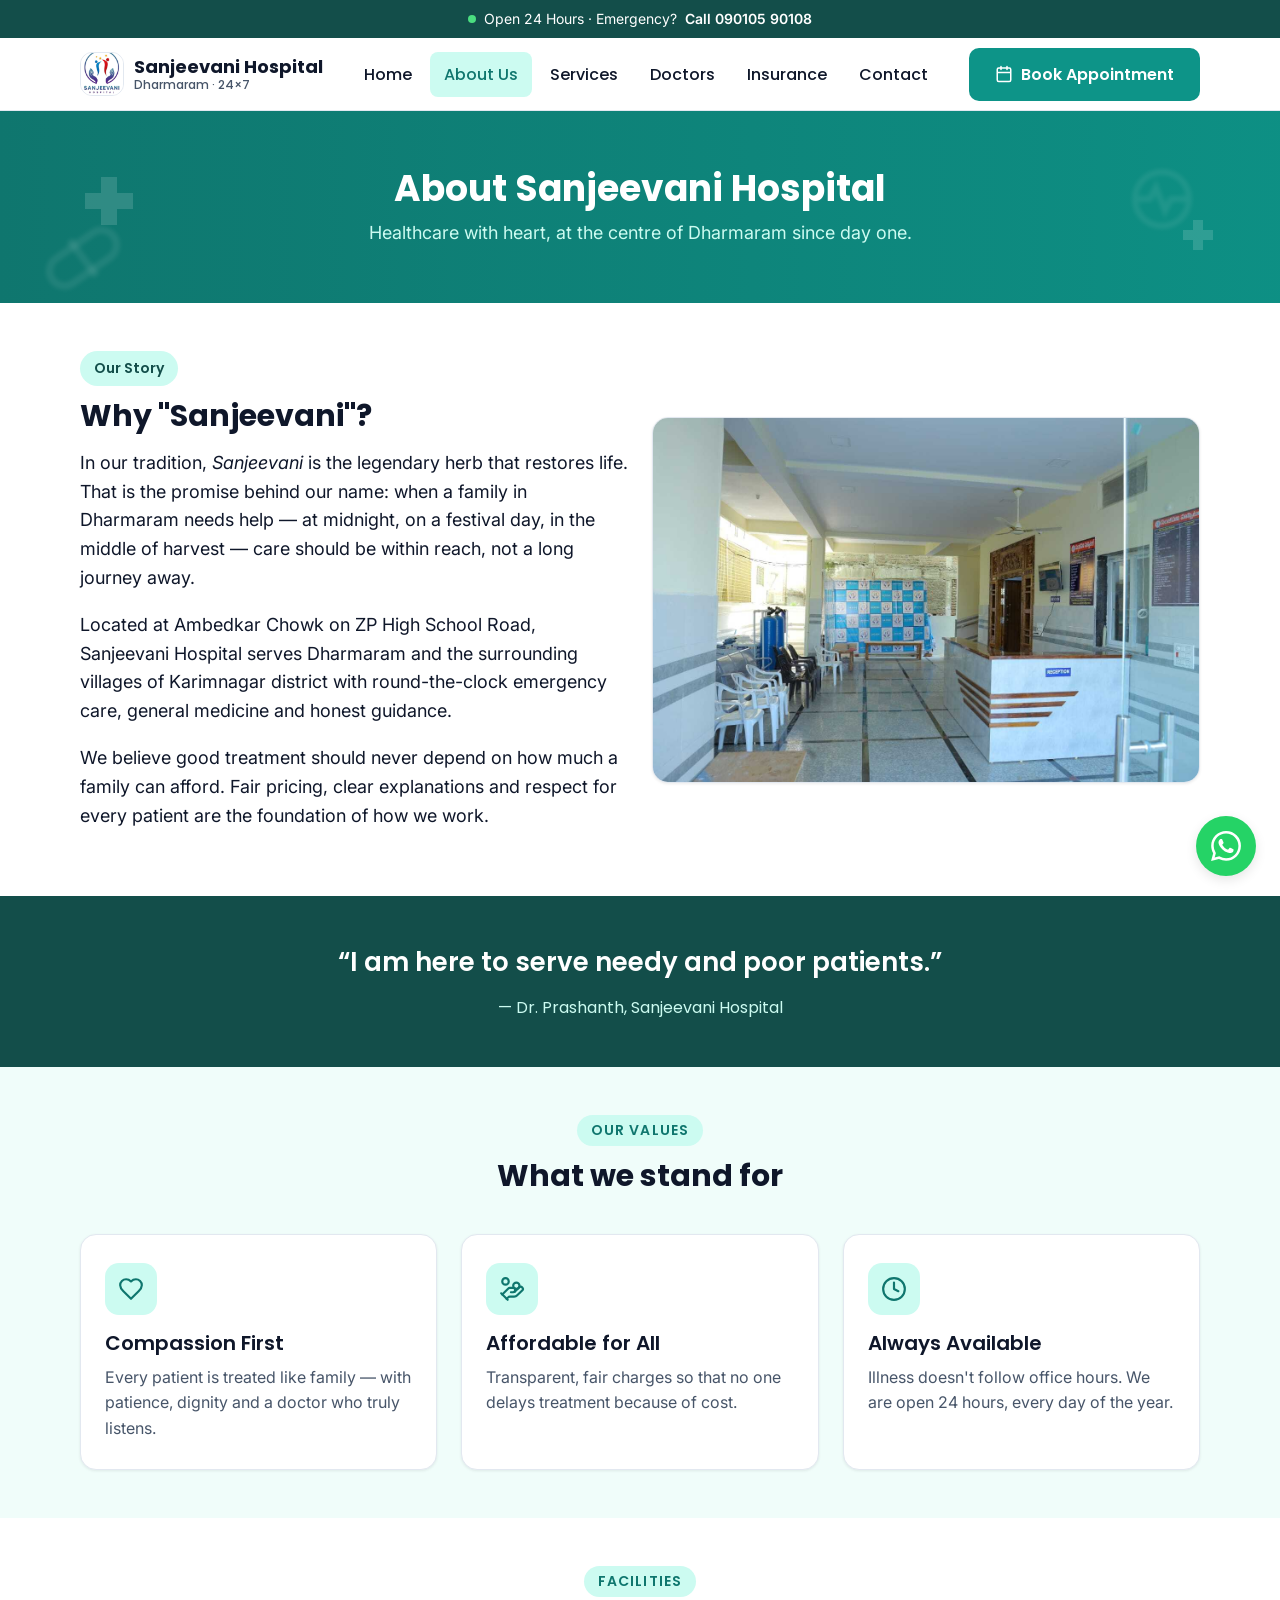
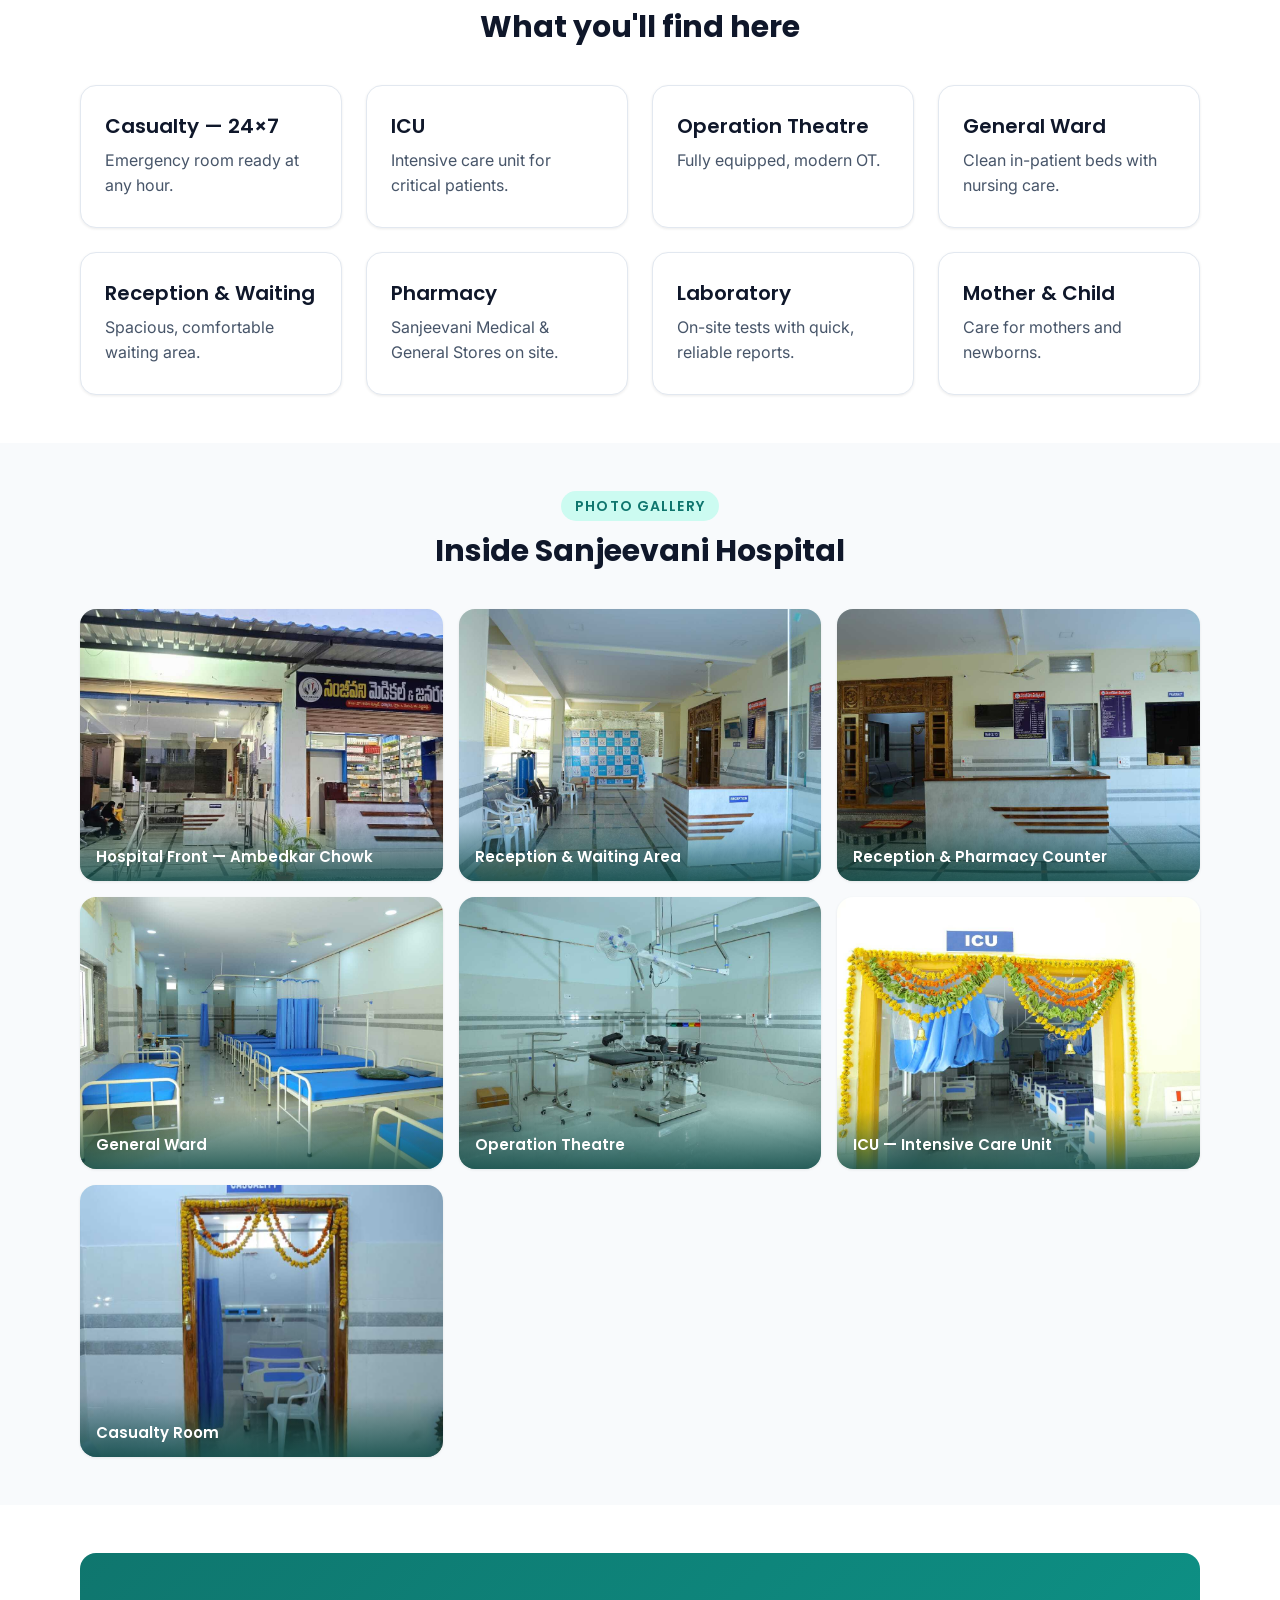
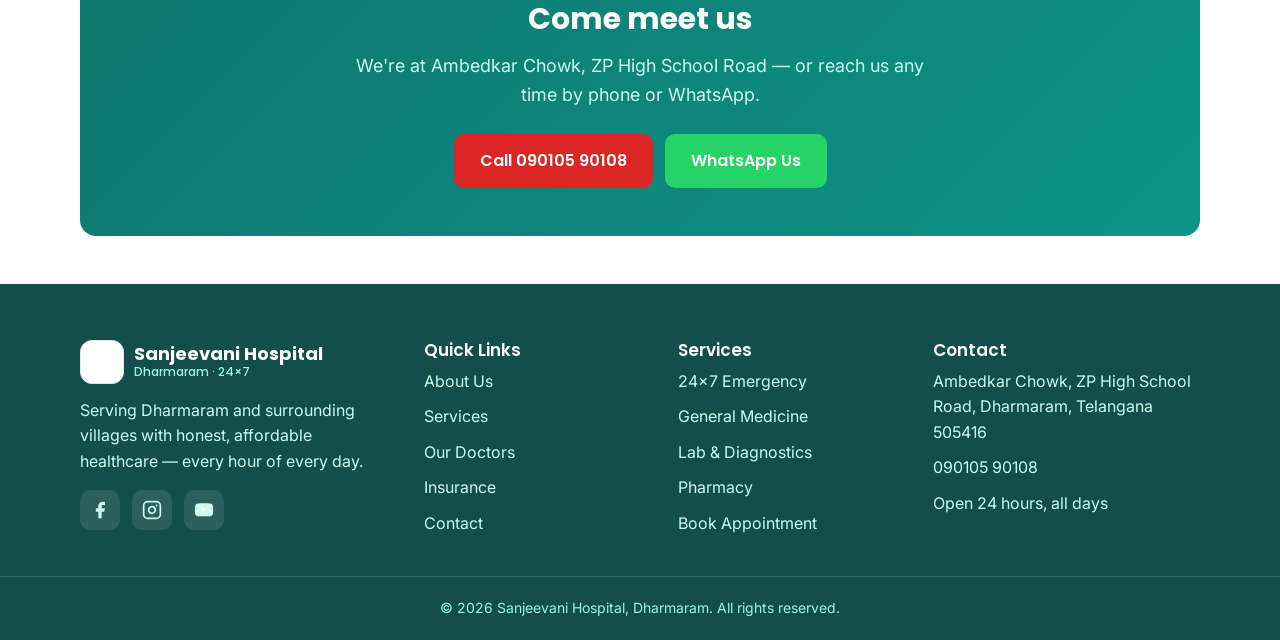
==== commit 703b9f31: "Upgrade site design: Add hero carousel, trust stats, booking form, insurance page, and general clean" ====
--- a/about.html
+++ b/about.html
@@ -54,11 +54,12 @@
         <a href="about.html" aria-current="page">About Us</a>
         <a href="services.html">Services</a>
         <a href="doctors.html">Doctors</a>
+        <a href="insurance.html">Insurance</a>
         <a href="contact.html">Contact</a>
       </nav>
-      <a class="btn btn--primary header__cta" href="tel:+919010590108">
-        <svg width="18" height="18" viewBox="0 0 24 24" fill="none" stroke="currentColor" stroke-width="2" stroke-linecap="round" stroke-linejoin="round" aria-hidden="true"><path d="M22 16.92v3a2 2 0 0 1-2.18 2 19.79 19.79 0 0 1-8.63-3.07 19.5 19.5 0 0 1-6-6 19.79 19.79 0 0 1-3.07-8.67A2 2 0 0 1 4.11 2h3a2 2 0 0 1 2 1.72c.127.96.361 1.903.7 2.81a2 2 0 0 1-.45 2.11L8.09 9.91a16 16 0 0 0 6 6l1.27-1.27a2 2 0 0 1 2.11-.45c.907.339 1.85.573 2.81.7A2 2 0 0 1 22 16.92z"/></svg>
-        Call Now
+      <a class="btn btn--primary header__cta" href="book-appointment.html">
+        <svg width="18" height="18" viewBox="0 0 24 24" fill="none" stroke="currentColor" stroke-width="2" stroke-linecap="round" stroke-linejoin="round" aria-hidden="true"><path d="M8 2v4M16 2v4M3 10h18M5 4h14a2 2 0 0 1 2 2v14a2 2 0 0 1-2 2H5a2 2 0 0 1-2-2V6a2 2 0 0 1 2-2z"/></svg>
+        Book Appointment
       </a>
       <button class="nav-toggle" aria-expanded="false" aria-controls="site-nav" aria-label="Open menu">
         <svg width="26" height="26" viewBox="0 0 24 24" fill="none" stroke="currentColor" stroke-width="2" stroke-linecap="round" aria-hidden="true"><path d="M4 6h16M4 12h16M4 18h16"/></svg>
@@ -83,7 +84,6 @@
             <p>In our tradition, <em>Sanjeevani</em> is the legendary herb that restores life. That is the promise behind our name: when a family in Dharmaram needs help — at midnight, on a festival day, in the middle of harvest — care should be within reach, not a long journey away.</p>
             <p>Located at Ambedkar Chowk on ZP High School Road, Sanjeevani Hospital serves Dharmaram and the surrounding villages of Karimnagar district with round-the-clock emergency care, general medicine and honest guidance.</p>
             <p>We believe good treatment should never depend on how much a family can afford. Fair pricing, clear explanations and respect for every patient are the foundation of how we work.</p>
-            <!-- Demo copy — refine with the hospital's real founding story, year established, milestones -->
           </div>
           <div class="card reveal" style="padding:0;overflow:hidden;">
             <img src="images/sanjeevani_1.jpg" alt="Reception and waiting area of Sanjeevani Hospital, Dharmaram" width="1280" height="853" style="display:block;width:100%;height:auto;">
@@ -146,8 +146,8 @@
           <div class="card reveal"><h3>General Ward</h3><p>Clean in-patient beds with nursing care.</p></div>
           <div class="card reveal"><h3>Reception &amp; Waiting</h3><p>Spacious, comfortable waiting area.</p></div>
           <div class="card reveal"><h3>Pharmacy</h3><p>Sanjeevani Medical &amp; General Stores on site.</p></div>
-          <div class="card reveal"><h3>Laboratory</h3><p>On-site tests with quick reports. (to confirm)</p></div>
-          <div class="card reveal"><h3>Mother &amp; Child</h3><p>Care for mothers and newborns. (to confirm)</p></div>
+          <div class="card reveal"><h3>Laboratory</h3><p>On-site tests with quick, reliable reports.</p></div>
+          <div class="card reveal"><h3>Mother &amp; Child</h3><p>Care for mothers and newborns.</p></div>
         </div>
       </div>
     </section>
@@ -210,11 +210,16 @@
       <div>
         <a class="brand" href="index.html" style="margin-bottom:14px;">
           <span class="brand__mark" aria-hidden="true">
-            <img src="images/sanjeevani%20logo.jpg" alt="" width="44" height="44">
+            <svg width="24" height="24" viewBox="0 0 24 24" fill="none" stroke="currentColor" stroke-width="2.5" stroke-linecap="round"><path d="M12 5v14M5 12h14"/></svg>
           </span>
           <span class="brand__name">Sanjeevani Hospital<small>Dharmaram &middot; 24×7</small></span>
         </a>
         <p style="margin-top:14px;">Serving Dharmaram and surrounding villages with honest, affordable healthcare — every hour of every day.</p>
+        <div class="footer__social">
+          <a href="#" aria-label="Facebook" target="_blank" rel="noopener"><svg width="20" height="20" viewBox="0 0 24 24" fill="currentColor"><path d="M18 2h-3a5 5 0 0 0-5 5v3H7v4h3v8h4v-8h3l1-4h-4V7a1 1 0 0 1 1-1h3z"/></svg></a>
+          <a href="#" aria-label="Instagram" target="_blank" rel="noopener"><svg width="20" height="20" viewBox="0 0 24 24" fill="none" stroke="currentColor" stroke-width="2" stroke-linecap="round" stroke-linejoin="round"><rect width="20" height="20" x="2" y="2" rx="5"/><path d="M16 11.37A4 4 0 1 1 12.63 8 4 4 0 0 1 16 11.37z"/><line x1="17.5" x2="17.51" y1="6.5" y2="6.5"/></svg></a>
+          <a href="#" aria-label="YouTube" target="_blank" rel="noopener"><svg width="20" height="20" viewBox="0 0 24 24" fill="currentColor"><path d="M22.54 6.42a2.78 2.78 0 0 0-1.94-2C18.88 4 12 4 12 4s-6.88 0-8.6.46a2.78 2.78 0 0 0-1.94 2A29 29 0 0 0 1 11.75a29 29 0 0 0 .46 5.33A2.78 2.78 0 0 0 3.4 19.1c1.72.46 8.6.46 8.6.46s6.88 0 8.6-.46a2.78 2.78 0 0 0 1.94-2 29 29 0 0 0 .46-5.25 29 29 0 0 0-.46-5.43z"/><polygon points="9.75 15.02 15.5 11.75 9.75 8.48 9.75 15.02" fill="#fff"/></svg></a>
+        </div>
       </div>
       <div>
         <h3>Quick Links</h3>
@@ -222,6 +227,7 @@
           <li><a href="about.html">About Us</a></li>
           <li><a href="services.html">Services</a></li>
           <li><a href="doctors.html">Our Doctors</a></li>
+          <li><a href="insurance.html">Insurance</a></li>
           <li><a href="contact.html">Contact</a></li>
         </ul>
       </div>
@@ -232,6 +238,7 @@
           <li><a href="services.html">General Medicine</a></li>
           <li><a href="services.html">Lab &amp; Diagnostics</a></li>
           <li><a href="services.html">Pharmacy</a></li>
+          <li><a href="book-appointment.html">Book Appointment</a></li>
         </ul>
       </div>
       <div>
--- a/css/style.css
+++ b/css/style.css
@@ -436,6 +436,36 @@
 @media (max-width: 767px) {
   .trust-bar__grid { grid-template-columns: 1fr 1fr; gap: 28px 16px; }
   .trust-bar__number { font-size: 26px; }
+}
+
+/* ---------- Insurance & payments ---------- */
+.insurance-grid { display: grid; grid-template-columns: repeat(4, 1fr); gap: 24px; }
+.insurance-card {
+  background: var(--surface);
+  border: 1px solid var(--border);
+  border-radius: var(--radius-card);
+  box-shadow: var(--shadow-sm);
+  padding: 28px 24px; text-align: center;
+  transition: transform 150ms ease-out, box-shadow 150ms ease-out;
+}
+.insurance-card:hover { transform: translateY(-2px); box-shadow: var(--shadow-md); }
+.insurance-card__icon {
+  width: 52px; height: 52px; border-radius: 14px;
+  background: var(--primary-light); color: var(--primary-dark);
+  display: flex; align-items: center; justify-content: center;
+  margin: 0 auto 16px;
+}
+.insurance-card p { color: var(--text-muted); font-size: 15px; margin-bottom: 0; }
+@media (max-width: 1023px) { .insurance-grid { grid-template-columns: 1fr 1fr; } }
+@media (max-width: 479px)  { .insurance-grid { grid-template-columns: 1fr; } }
+
+.payment-methods { display: flex; flex-wrap: wrap; gap: 12px; }
+.payment-badge {
+  display: inline-flex; align-items: center; gap: 8px;
+  font-family: var(--font-head); font-weight: 600; font-size: 15px;
+  color: var(--primary-deep); background: var(--surface-alt);
+  border: 1px solid var(--primary-light);
+  padding: 10px 18px; border-radius: 999px;
 }
 
 /* ---------- Testimonial carousel ---------- */
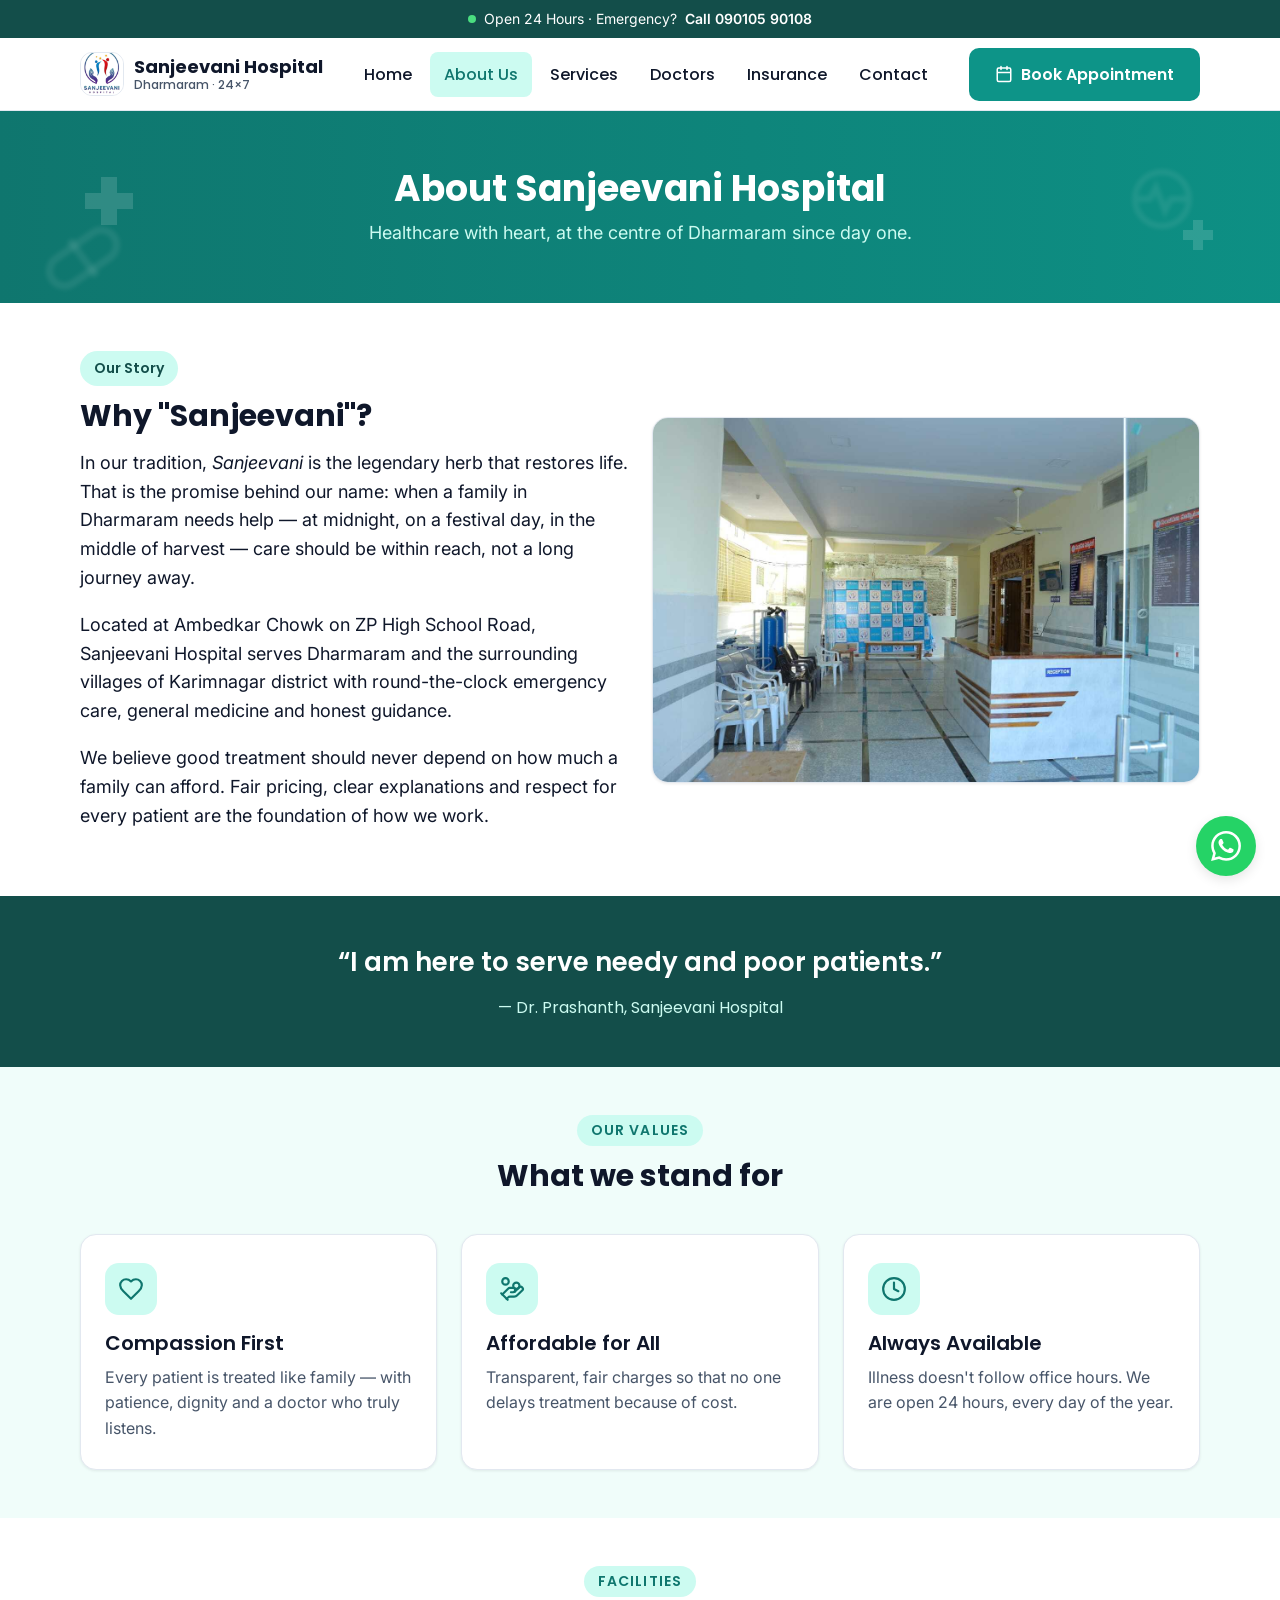
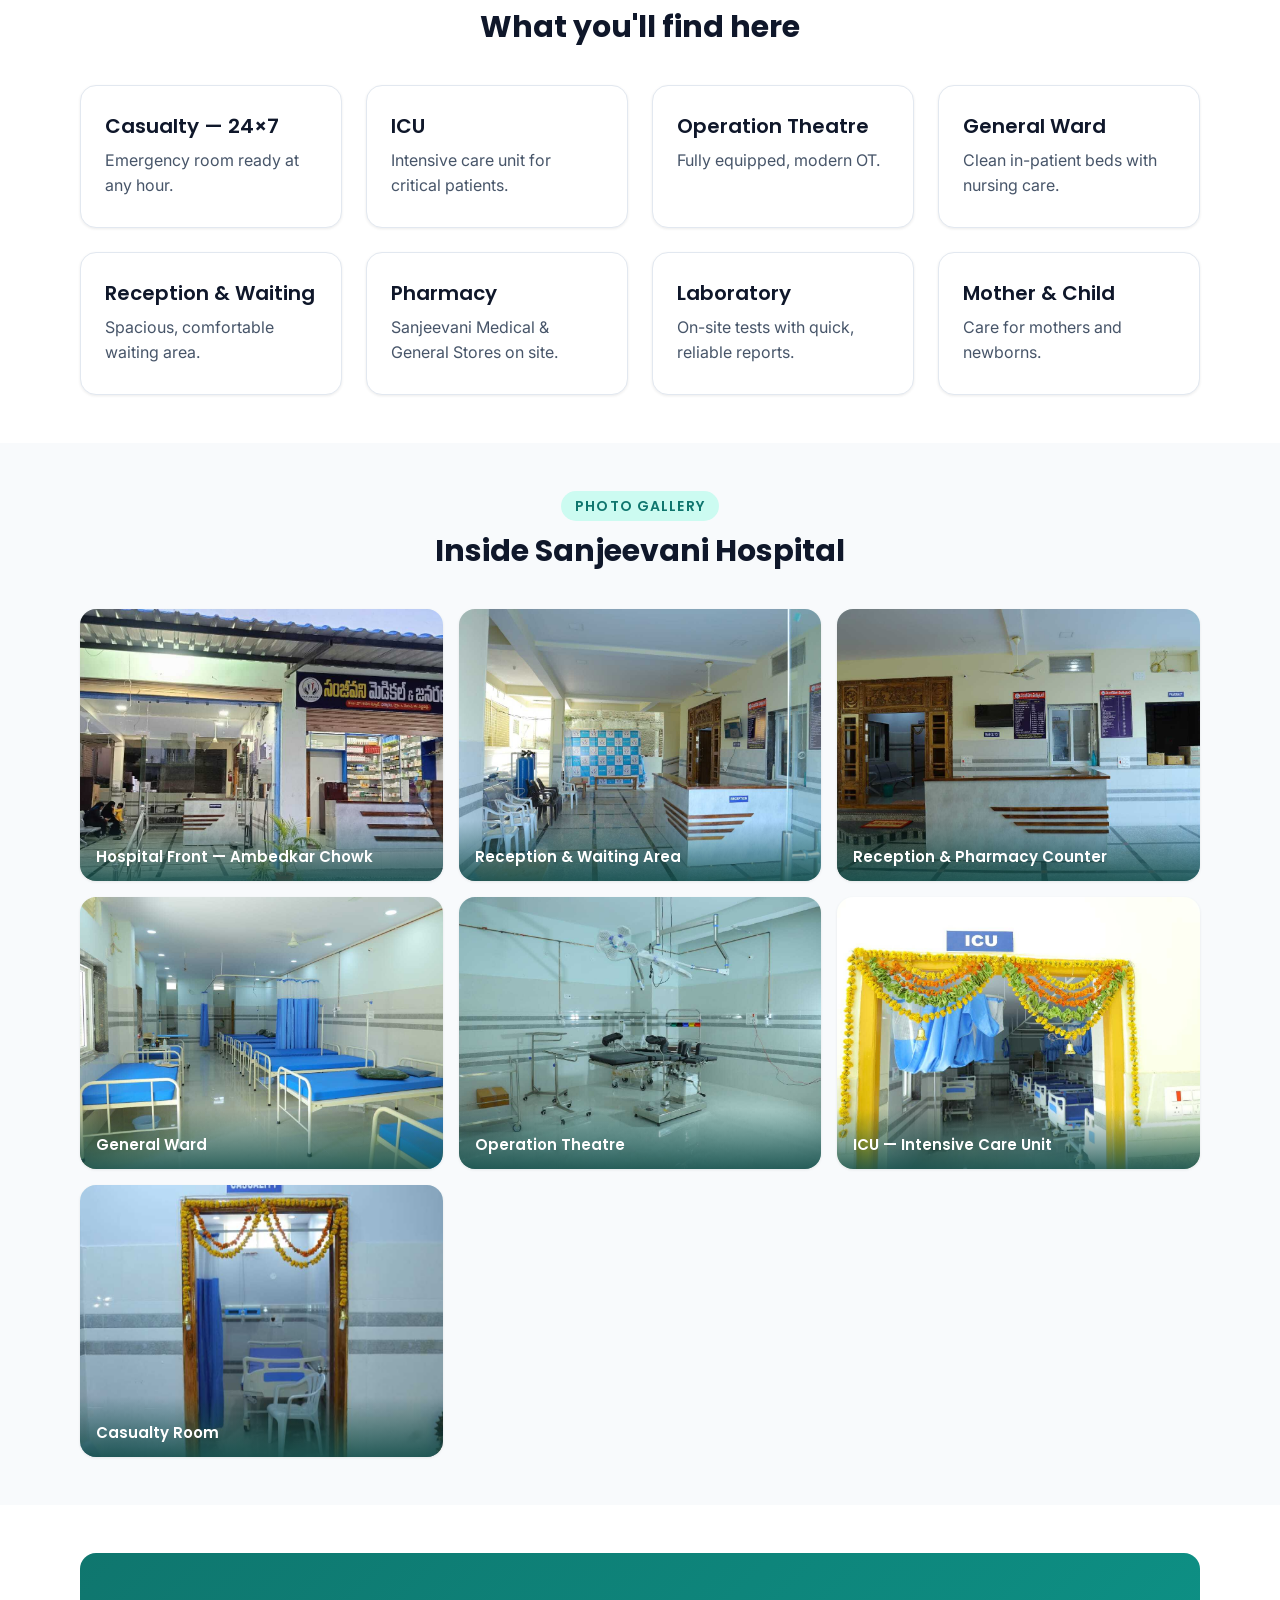
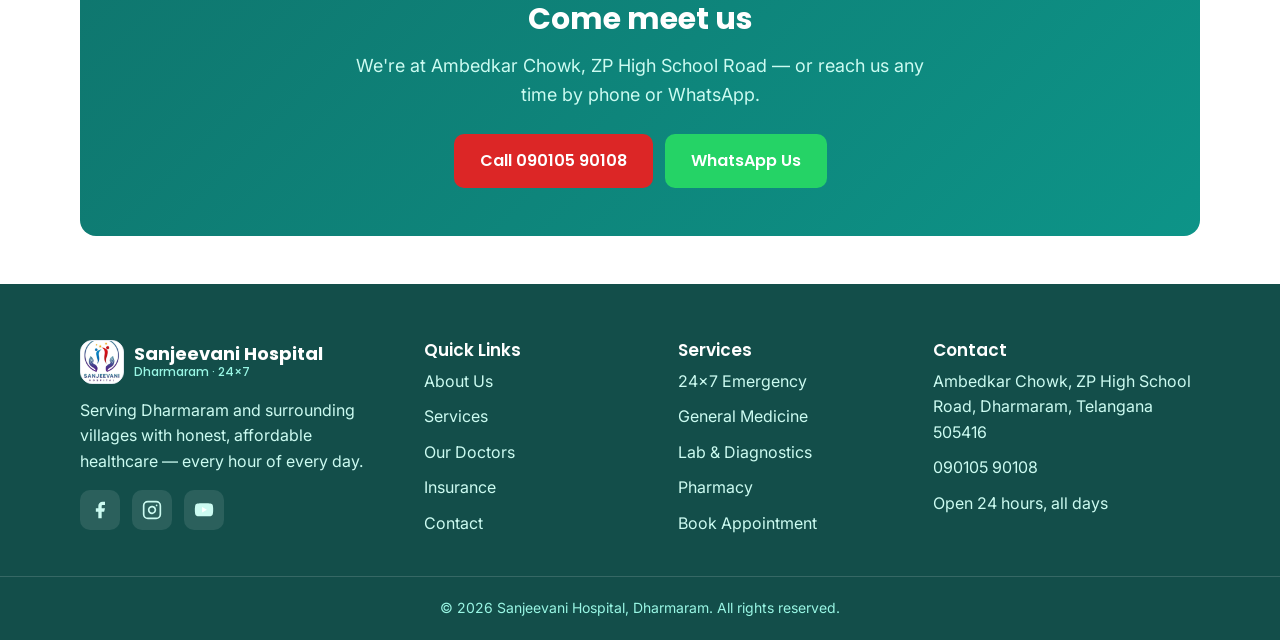
==== commit 9aec7800: "Polish website: Consistent footer brand logo images, premium shadow tokens, logo zoom transition, an" ====
--- a/about.html
+++ b/about.html
@@ -210,7 +210,7 @@
       <div>
         <a class="brand" href="index.html" style="margin-bottom:14px;">
           <span class="brand__mark" aria-hidden="true">
-            <svg width="24" height="24" viewBox="0 0 24 24" fill="none" stroke="currentColor" stroke-width="2.5" stroke-linecap="round"><path d="M12 5v14M5 12h14"/></svg>
+            <img src="images/sanjeevani%20logo.jpg" alt="" width="44" height="44">
           </span>
           <span class="brand__name">Sanjeevani Hospital<small>Dharmaram &middot; 24×7</small></span>
         </a>
--- a/css/style.css
+++ b/css/style.css
@@ -26,6 +26,7 @@
   --radius-btn: 10px;
   --shadow-sm: 0 1px 3px rgb(0 0 0 / .08);
   --shadow-md: 0 4px 12px rgb(0 0 0 / .10);
+  --shadow-lg: 0 10px 25px rgb(0 0 0 / .12);
   --container: 1152px;
 }
 
@@ -112,6 +113,7 @@
 .header__inner {
   display: flex; align-items: center; justify-content: space-between;
   gap: 16px; min-height: 72px;
+  padding: 0 16px;
 }
 .brand { display: flex; align-items: center; gap: 10px; text-decoration: none; }
 .brand__mark {
@@ -121,7 +123,8 @@
   display: flex; align-items: center; justify-content: center;
   overflow: hidden;
 }
-.brand__mark img { width: 100%; height: 100%; object-fit: cover; transform: scale(1.15); }
+.brand__mark img { width: 100%; height: 100%; object-fit: cover; transform: scale(1.15); transition: transform 250ms ease-out; }
+.brand:hover .brand__mark img { transform: scale(1.28); }
 .brand__name {
   font-family: var(--font-head); font-weight: 700; font-size: 18px;
   color: var(--text); line-height: 1.15;
@@ -176,7 +179,7 @@
 }
 .hero__inner {
   display: grid; grid-template-columns: 1.1fr .9fr; gap: 48px;
-  align-items: center; padding: 72px 0;
+  align-items: center; padding-top: 72px; padding-bottom: 72px;
 }
 .hero h1 { color: #fff; font-size: 44px; margin-bottom: 16px; }
 .hero h1 .telugu { display: block; font-size: 22px; font-weight: 600; opacity: .95; margin-top: 8px; }
@@ -255,9 +258,13 @@
   border-radius: var(--radius-card);
   box-shadow: var(--shadow-sm);
   padding: 28px 24px;
-  transition: transform 150ms ease-out, box-shadow 150ms ease-out;
-}
-.card:hover { transform: translateY(-2px); box-shadow: var(--shadow-md); }
+  transition: transform 300ms cubic-bezier(.16, 1, .3, 1), box-shadow 300ms cubic-bezier(.16, 1, .3, 1), border-color 300ms ease-out;
+}
+.card:hover {
+  transform: translateY(-5px);
+  box-shadow: var(--shadow-lg);
+  border-color: var(--primary-light);
+}
 .card__icon {
   width: 52px; height: 52px; border-radius: 14px;
   background: var(--primary-light); color: var(--primary-dark);
@@ -675,8 +682,9 @@
   h2 { font-size: 26px; }
 
   .section { padding: 40px 0; }
-  .hero__inner { grid-template-columns: 1fr; gap: 32px; padding: 48px 0; }
-  .hero h1 { font-size: 32px; }
+  .hero__inner { grid-template-columns: 1fr; gap: 32px; padding-top: 48px; padding-bottom: 88px; }
+  .hero h1 { font-size: 28px; line-height: 1.35; }
+  .hero h1 .telugu { font-size: 18px; line-height: 1.45; margin-top: 10px; }
   .grid--3, .grid--2 { grid-template-columns: 1fr; }
   .grid--4 { grid-template-columns: 1fr 1fr; }
   .footer__grid { grid-template-columns: 1fr; gap: 28px; }
@@ -689,7 +697,14 @@
 @media (max-width: 479px) {
   .grid--4 { grid-template-columns: 1fr; }
   .hero__stats { grid-template-columns: repeat(3, 1fr); }
-}
+  .hero h1 { font-size: 24px; line-height: 1.35; }
+  .hero h1 .telugu { font-size: 15px; line-height: 1.45; margin-top: 8px; }
+  .hero p.lead { font-size: 15px; }
+  .hero__card { padding: 16px; }
+}
+
+
+
 
 /* ==========================================================================
    NEW — Lightbox overlay
@@ -861,9 +876,13 @@
   border-radius: var(--radius-card); padding: 24px;
   text-align: center; display: flex; flex-direction: column;
   align-items: center; gap: 12px;
-  transition: transform 150ms ease-out, box-shadow 150ms ease-out;
-}
-.insurance-card:hover { transform: translateY(-2px); box-shadow: var(--shadow-md); }
+  transition: transform 300ms cubic-bezier(.16, 1, .3, 1), box-shadow 300ms cubic-bezier(.16, 1, .3, 1), border-color 300ms ease-out;
+}
+.insurance-card:hover {
+  transform: translateY(-4px);
+  box-shadow: var(--shadow-lg);
+  border-color: var(--primary-light);
+}
 .insurance-card__icon {
   width: 56px; height: 56px; border-radius: 14px;
   background: var(--primary-light); color: var(--primary-dark);
